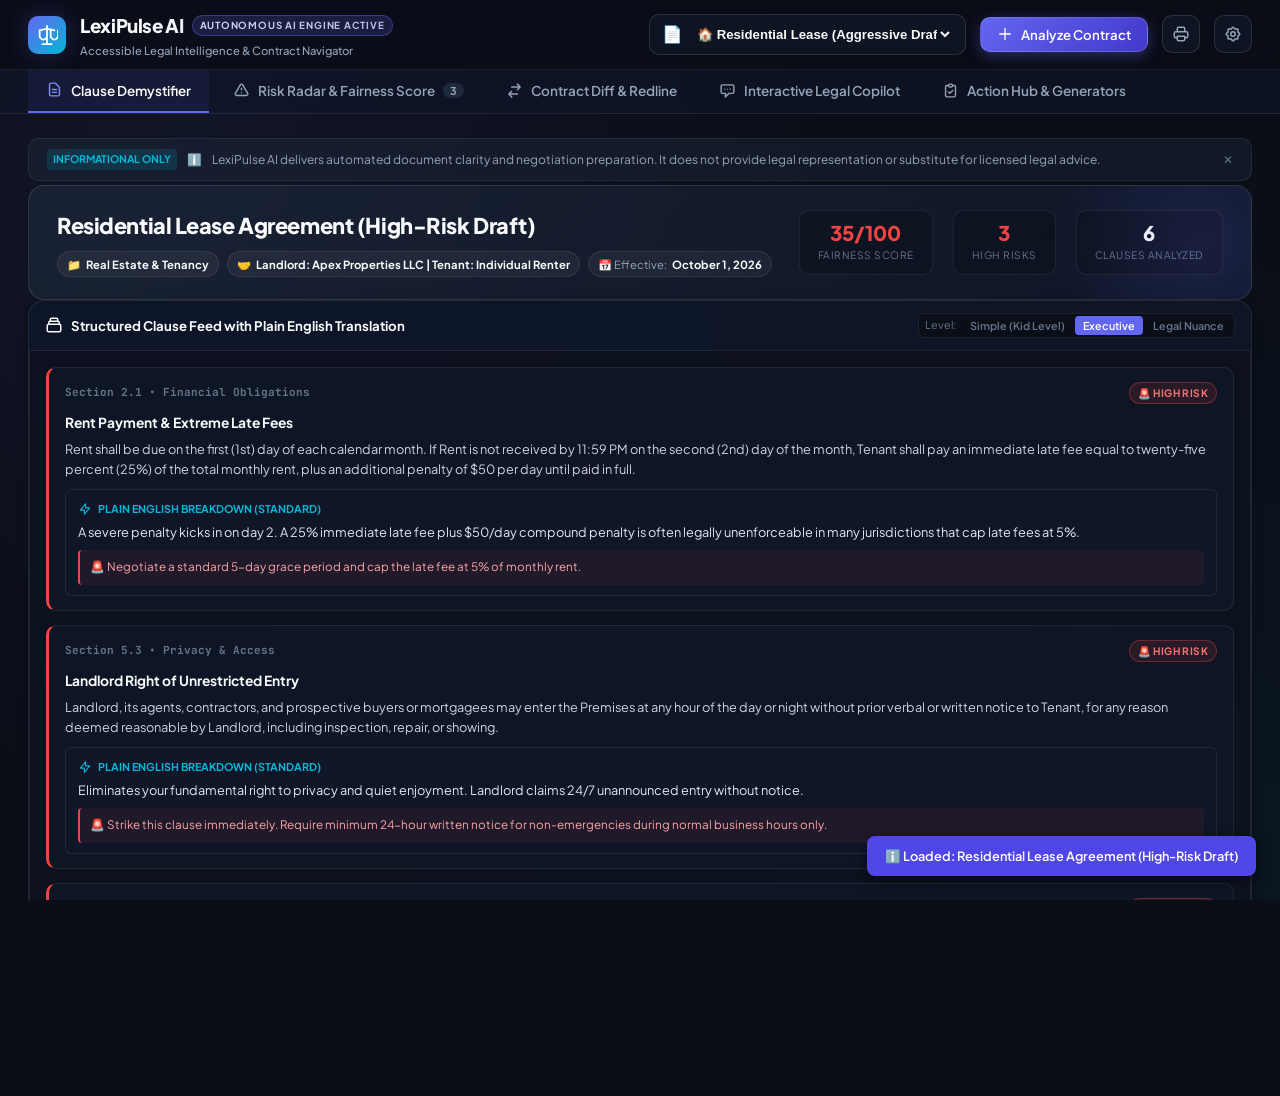
==== index.html @ 8559112f "Initial commit: LexiPulse AI - AI-powered legal document intelligence platform" ====
<!DOCTYPE html>
<html lang="en">
<head>
  <meta charset="UTF-8">
  <meta name="viewport" content="width=device-width, initial-scale=1.0">
  <title>LexiPulse AI — Legal Intelligence & Document Copilot</title>
  <meta name="description" content="A GenAI-powered platform that demystifies complex legal documents, highlights hidden risks, compares contract versions, and generates attorney consultation briefs.">
  <link rel="icon" type="image/svg+xml" href="assets/favicon.svg">
  <!-- Modern Google Fonts -->
  <link rel="preconnect" href="https://fonts.googleapis.com">
  <link rel="preconnect" href="https://fonts.gstatic.com" crossorigin>
  <link href="https://fonts.googleapis.com/css2?family=JetBrains+Mono:wght@400;500;700&family=Plus+Jakarta+Sans:wght@400;500;600;700;800&display=swap" rel="stylesheet">
  <!-- Stylesheets -->
  <link rel="stylesheet" href="styles/main.css">
  <link rel="stylesheet" href="styles/components.css">
  <link rel="stylesheet" href="styles/animations.css">
</head>
<body>
  <div id="app-root">
    <!-- Top Application Header -->
    <header class="app-header">
      <div class="brand-wrapper">
        <div class="brand-icon">
          <svg viewBox="0 0 24 24">
            <path d="M12 3L2 12h3v8h6v-6h2v6h6v-8h3L12 3z" style="display:none;"/>
            <!-- Custom Scale SVG inside icon -->
            <path d="M12 2v20M7 22h10M4 7l8-2 8 2M4 7v6c0 2 2 4 4 4s4-2 4-4V7M16 7v6c0 2 2 4 4 4s4-2 4-4V7" fill="none" stroke="#FFF" stroke-width="2" stroke-linecap="round"/>
          </svg>
        </div>
        <div class="brand-text">
          <div class="brand-title">
            LexiPulse AI
            <span class="brand-badge" id="api-status-badge">Autonomous AI Engine</span>
          </div>
          <div class="brand-subtitle">Accessible Legal Intelligence & Contract Navigator</div>
        </div>
      </div>

      <div class="header-actions">
        <!-- Document Dropdown Selector -->
        <div class="doc-selector-dropdown" title="Select Contract to Analyze">
          <span style="font-size: 1.1rem;">📄</span>
          <select id="document-select">
            <option value="lease-agreement">🏠 Residential Lease (Aggressive Draft)</option>
            <option value="freelance-contract">💻 Freelance Dev Contract (v1 vs v2)</option>
            <option value="employment-agreement">🏢 Startup Tech Employment Agreement</option>
            <option value="saas-tos">☁️ Cloud SaaS Terms & AI Data Policy</option>
            <option value="mutual-nda">🤝 Mutual Non-Disclosure Agreement</option>
          </select>
        </div>

        <button class="btn btn-primary" id="btn-new-doc" title="Paste or Upload Custom Contract">
          <svg width="16" height="16" fill="none" stroke="currentColor" viewBox="0 0 24 24"><path stroke-linecap="round" stroke-linejoin="round" stroke-width="2" d="M12 4v16m8-8H4"/></svg>
          Analyze Contract
        </button>

        <button class="btn-icon" id="btn-print-doc" title="Print / Export PDF">
          <svg width="18" height="18" fill="none" stroke="currentColor" viewBox="0 0 24 24"><path stroke-linecap="round" stroke-linejoin="round" stroke-width="2" d="M17 17h2a2 2 0 002-2v-4a2 2 0 00-2-2H5a2 2 0 00-2 2v4a2 2 0 002 2h2m2 4h6a2 2 0 002-2v-4H7v4a2 2 0 002 2zm8-12V5a2 2 0 00-2-2H9a2 2 0 00-2 2v4h10z"/></svg>
        </button>

        <button class="btn-icon" id="btn-settings" title="AI Configuration & Gemini API">
          <svg width="18" height="18" fill="none" stroke="currentColor" viewBox="0 0 24 24"><path stroke-linecap="round" stroke-linejoin="round" stroke-width="2" d="M10.325 4.317c.426-1.756 2.924-1.756 3.35 0a1.724 1.724 0 002.573 1.066c1.543-.94 3.31.826 2.37 2.37a1.724 1.724 0 001.065 2.572c1.756.426 1.756 2.924 0 3.35a1.724 1.724 0 00-1.066 2.573c.94 1.543-.826 3.31-2.37 2.37a1.724 1.724 0 00-2.572 1.065c-.426 1.756-2.924 1.756-3.35 0a1.724 1.724 0 00-2.573-1.066c-1.543.94-3.31-.826-2.37-2.37a1.724 1.724 0 00-1.065-2.572c-1.756-.426-1.756-2.924 0-3.35a1.724 1.724 0 001.066-2.573c-.94-1.543.826-3.31 2.37-2.37.996.608 2.296.07 2.572-1.065z"/><path stroke-linecap="round" stroke-linejoin="round" stroke-width="2" d="M15 12a3 3 0 11-6 0 3 3 0 016 0z"/></svg>
        </button>
      </div>
    </header>

    <!-- Navigation Tabs Bar -->
    <nav class="nav-tab-bar">
      <button class="nav-tab active" data-tab="tab-analyzer" id="tab-btn-analyzer">
        <svg fill="none" stroke="currentColor" viewBox="0 0 24 24"><path stroke-linecap="round" stroke-linejoin="round" stroke-width="2" d="M9 12h6m-6 4h6m2 5H7a2 2 0 01-2-2V5a2 2 0 012-2h5.586a1 1 0 01.707.293l5.414 5.414a1 1 0 01.293.707V19a2 2 0 01-2 2z"/></svg>
        Clause Demystifier
      </button>

      <button class="nav-tab" data-tab="tab-risk" id="tab-btn-risk">
        <svg fill="none" stroke="currentColor" viewBox="0 0 24 24"><path stroke-linecap="round" stroke-linejoin="round" stroke-width="2" d="M12 9v2m0 4h.01m-6.938 4h13.856c1.54 0 2.502-1.667 1.732-3L13.732 4c-.77-1.333-2.694-1.333-3.464 0L3.34 16c-.77 1.333.192 3 1.732 3z"/></svg>
        Risk Radar & Fairness Score
        <span class="nav-tab-counter" id="tab-badge-risk">3</span>
      </button>

      <button class="nav-tab" data-tab="tab-diff" id="tab-btn-diff">
        <svg fill="none" stroke="currentColor" viewBox="0 0 24 24"><path stroke-linecap="round" stroke-linejoin="round" stroke-width="2" d="M8 7h12m0 0l-4-4m4 4l-4 4m0 6H4m0 0l4 4m-4-4l4-4"/></svg>
        Contract Diff & Redline
      </button>

      <button class="nav-tab" data-tab="tab-copilot" id="tab-btn-copilot">
        <svg fill="none" stroke="currentColor" viewBox="0 0 24 24"><path stroke-linecap="round" stroke-linejoin="round" stroke-width="2" d="M8 10h.01M12 10h.01M16 10h.01M9 16H5a2 2 0 01-2-2V6a2 2 0 012-2h14a2 2 0 012 2v8a2 2 0 01-2 2h-5l-5 5v-5z"/></svg>
        Interactive Legal Copilot
      </button>

      <button class="nav-tab" data-tab="tab-action" id="tab-btn-action">
        <svg fill="none" stroke="currentColor" viewBox="0 0 24 24"><path stroke-linecap="round" stroke-linejoin="round" stroke-width="2" d="M9 5H7a2 2 0 00-2 2v12a2 2 0 002 2h10a2 2 0 002-2V7a2 2 0 00-2-2h-2M9 5a2 2 0 002 2h2a2 2 0 002-2M9 5a2 2 0 012-2h2a2 2 0 012 2m-6 9l2 2 4-4"/></svg>
        Action Hub & Generators
      </button>
    </nav>

    <!-- Main Workspace -->
    <main class="app-main">
      <!-- Legal Disclaimer Banner -->
      <div class="disclaimer-banner">
        <div class="disclaimer-left">
          <span class="disclaimer-badge">Informational Only</span>
          <span class="disclaimer-icon">ℹ️</span>
          <span>LexiPulse AI delivers automated document clarity and negotiation preparation. It does not provide legal representation or substitute for licensed legal advice.</span>
        </div>
        <div class="disclaimer-dismiss" onclick="this.parentElement.style.display='none'">✕</div>
      </div>

      <!-- Document Overview Hero Banner -->
      <section class="doc-hero-banner">
        <div class="doc-hero-info">
          <h2 id="doc-hero-title">Residential Lease Agreement (Aggressive Draft)</h2>
          <div class="doc-meta-tags" id="doc-hero-meta">
            <!-- Populated dynamically -->
          </div>
        </div>
        <div class="doc-quick-stats">
          <div class="stat-box">
            <span class="stat-value" id="hero-stat-fairness">38/100</span>
            <span class="stat-label">Fairness Score</span>
          </div>
          <div class="stat-box">
            <span class="stat-value score-low" id="hero-stat-risks">3</span>
            <span class="stat-label">High Risks</span>
          </div>
          <div class="stat-box">
            <span class="stat-value" id="hero-stat-clauses">6</span>
            <span class="stat-label">Clauses Analyzed</span>
          </div>
        </div>
      </section>

      <!-- ====================================================================
           VIEW 1: CLAUSE DEMYSTIFIER
           ==================================================================== -->
      <div class="tab-view active" id="tab-analyzer">
        <div class="glass-panel" style="padding: 0; overflow: hidden;">
          <div class="doc-column-header">
            <div class="column-title-badge">
              <svg width="18" height="18" fill="none" stroke="currentColor" viewBox="0 0 24 24"><path stroke-linecap="round" stroke-linejoin="round" stroke-width="2" d="M19 11H5m14 0a2 2 0 012 2v6a2 2 0 01-2 2H5a2 2 0 01-2-2v-6a2 2 0 012-2m14 0V9a2 2 0 00-2-2M5 11V9a2 2 0 012-2m0 0V5a2 2 0 012-2h6a2 2 0 012 2v2M7 7h10"/></svg>
              Structured Clause Feed with Plain English Translation
            </div>
            <div class="reading-level-selector" title="Choose Plain English Explanation Complexity">
              <span style="font-size: 0.72rem; color: var(--text-muted); padding: 0 4px;">Level:</span>
              <button class="level-btn" data-level="easy">Simple (Kid Level)</button>
              <button class="level-btn active" data-level="standard">Executive</button>
              <button class="level-btn" data-level="legal">Legal Nuance</button>
            </div>
          </div>
          <div class="clause-feed" id="clauses-feed">
            <!-- Dynamic clause cards populated by app.js -->
          </div>
        </div>
      </div>

      <!-- ====================================================================
           VIEW 2: RISK RADAR & FAIRNESS SCORE
           ==================================================================== -->
      <div class="tab-view" id="tab-risk">
        <div class="risk-score-container">
          <!-- Dial Gauge Card -->
          <div class="glass-panel gauge-card">
            <h3 style="font-size: 1.1rem; font-weight: 700; margin-bottom: 14px;">Overall Fairness Rating</h3>
            
            <div class="gauge-svg-wrapper">
              <svg viewBox="0 0 200 120">
                <!-- Background Arc -->
                <path d="M 20 100 A 80 80 0 0 1 180 100" fill="none" stroke="#1E293B" stroke-width="18" stroke-linecap="round" />
                <!-- Dynamic Colored Arc -->
                <path id="gauge-meter-path" class="gauge-meter-fill" d="M 20 100 A 80 80 0 0 1 180 100" fill="none" stroke="var(--risk-med)" stroke-width="18" stroke-linecap="round" stroke-dasharray="251.3" stroke-dashoffset="125" />
              </svg>
              <div class="gauge-center-text">
                <div class="gauge-score-number" id="gauge-score-value">48</div>
                <div class="gauge-score-label" id="gauge-score-label">Proceed with Caution</div>
              </div>
            </div>

            <div style="font-size: 0.78rem; color: var(--text-secondary); margin-top: 10px; line-height: 1.4;">
              Fairness score is computed based on liability caps, unilateral discretion, notice periods, and statutory consumer rights.
            </div>

            <div class="vector-bars" id="vector-bars-container">
              <!-- Populated by app.js -->
            </div>
          </div>

          <!-- Flagged Red Flags Panel -->
          <div class="glass-panel">
            <div class="panel-header">
              <div class="panel-title">
                <span>🚨</span> High-Risk Clauses & Legal Pitfalls
              </div>
              <span style="font-size: 0.8rem; color: var(--text-muted);">Ranked by potential severity</span>
            </div>
            <div class="flagged-clauses-list" id="flagged-clauses-container">
              <!-- Flagged items populated by app.js -->
            </div>
          </div>
        </div>
      </div>

      <!-- ====================================================================
           VIEW 3: CONTRACT COMPARISON & REDLINE
           ==================================================================== -->
      <div class="tab-view" id="tab-diff">
        <div class="glass-panel">
          <div class="panel-header">
            <div class="panel-title">
              <span>🔄</span> Side-by-Side Redline Shift Analyzer
            </div>
            <div style="font-size: 0.82rem; color: var(--text-secondary);">
              Uncovers stealth legal traps introduced in revisions
            </div>
          </div>

          <div style="display: grid; grid-template-columns: 1fr 1fr; gap: 20px; margin-bottom: 12px;">
            <div style="font-weight: 700; color: #94A3B8; font-size: 0.88rem;" id="diff-title-v1">Original Draft (v1)</div>
            <div style="font-weight: 700; color: #38BDF8; font-size: 0.88rem;" id="diff-title-v2">Counter-Redline Draft (v2)</div>
          </div>

          <div class="diff-viewer-grid" id="diff-results-container">
            <!-- Populated dynamically -->
          </div>
        </div>
      </div>

      <!-- ====================================================================
           VIEW 4: INTERACTIVE LEGAL COPILOT
           ==================================================================== -->
      <div class="tab-view" id="tab-copilot">
        <div class="copilot-container">
          <!-- Chat Dialogue Panel -->
          <div class="chat-panel">
            <div class="chat-messages" id="chat-feed">
              <!-- Bubbles populated dynamically -->
            </div>

            <form class="chat-input-area" id="chat-form">
              <input type="text" class="chat-input-box" id="chat-input" placeholder="Ask anything about this contract (e.g., 'Can my landlord enter unannounced?')..." autocomplete="off">
              <button type="submit" class="btn btn-primary" id="btn-send-chat">
                <svg width="16" height="16" fill="none" stroke="currentColor" viewBox="0 0 24 24"><path stroke-linecap="round" stroke-linejoin="round" stroke-width="2" d="M14 5l7 7m0 0l-7 7m7-7H3"/></svg>
                Ask Copilot
              </button>
            </form>
          </div>

          <!-- Suggested Questions Sidebar -->
          <div class="suggested-questions-panel">
            <div style="font-size: 0.88rem; font-weight: 700; margin-bottom: 4px; color: var(--text-primary);">
              💡 Instant Document Inquiries
            </div>
            <div style="font-size: 0.76rem; color: var(--text-muted); margin-bottom: 10px;">
              Click any suggested prompt tailored to this document:
            </div>
            <div id="suggested-questions-feed" style="display: flex; flex-direction: column; gap: 8px;">
              <!-- Suggested buttons populated dynamically -->
            </div>
          </div>
        </div>
      </div>

      <!-- ====================================================================
           VIEW 5: ACTION HUB & GENERATORS
           ==================================================================== -->
      <div class="tab-view" id="tab-action">
        <div class="action-hub-grid">
          <!-- Attorney Consultation Brief Card -->
          <div class="generator-card">
            <div>
              <div class="gen-card-icon" style="background: rgba(99, 102, 241, 0.15); color: #818CF8;">
                <svg width="24" height="24" fill="none" stroke="currentColor" viewBox="0 0 24 24"><path stroke-linecap="round" stroke-linejoin="round" stroke-width="2" d="M9 12h6m-6 4h6m2 5H7a2 2 0 01-2-2V5a2 2 0 012-2h5.586a1 1 0 01.707.293l5.414 5.414a1 1 0 01.293.707V19a2 2 0 01-2 2z"/></svg>
              </div>
              <div class="gen-card-title">Attorney Briefcase</div>
              <div class="gen-card-desc">
                Generates a structured, 1-page summary tailored for an attorney meeting. Highlights verbatim risky clauses and specific legal questions, saving costly billable consultation hours.
              </div>
            </div>
            <button class="btn btn-primary" id="btn-gen-brief">
              <svg width="16" height="16" fill="none" stroke="currentColor" viewBox="0 0 24 24"><path stroke-linecap="round" stroke-linejoin="round" stroke-width="2" d="M12 10v6m0 0l-3-3m3 3l3-3m2 8H7a2 2 0 01-2-2V5a2 2 0 012-2h5.586a1 1 0 01.707.293l5.414 5.414a1 1 0 01.293.707V19a2 2 0 01-2 2z"/></svg>
              Generate Attorney Brief
            </button>
          </div>

          <!-- Counter-Proposal Negotiation Email Card -->
          <div class="generator-card">
            <div>
              <div class="gen-card-icon" style="background: rgba(6, 182, 212, 0.15); color: #38BDF8;">
                <svg width="24" height="24" fill="none" stroke="currentColor" viewBox="0 0 24 24"><path stroke-linecap="round" stroke-linejoin="round" stroke-width="2" d="M3 8l7.89 5.26a2 2 0 002.22 0L21 8M5 19h14a2 2 0 002-2V7a2 2 0 00-2-2H5a2 2 0 00-2 2v10a2 2 0 002 2z"/></svg>
              </div>
              <div class="gen-card-title">Negotiation Counter-Draft</div>
              <div class="gen-card-desc">
                Crafts a respectful, persuasive counter-proposal email addressing high-risk terms with fair compromise wording ready to send to your landlord, client, or employer.
              </div>
            </div>
            <button class="btn btn-secondary" id="btn-gen-counter">
              <svg width="16" height="16" fill="none" stroke="currentColor" viewBox="0 0 24 24"><path stroke-linecap="round" stroke-linejoin="round" stroke-width="2" d="M11 5H6a2 2 0 00-2 2v11a2 2 0 002 2h11a2 2 0 002-2v-5m-1.414-9.414a2 2 0 112.828 2.828L11.828 15H9v-2.828l8.586-8.586z"/></svg>
              Draft Pushback Email
            </button>
          </div>
        </div>

        <!-- Obligations & Deadlines Checklist -->
        <div class="glass-panel" style="margin-top: 24px;">
          <div class="panel-header">
            <div class="panel-title">
              <span>📅</span> Obligations, Deadlines & Compliance Checklist
            </div>
            <span style="font-size: 0.8rem; color: var(--text-muted);">Interactive tracker for key operational duties</span>
          </div>
          <div class="checklist-container" id="obligations-checklist-container">
            <!-- Populated dynamically -->
          </div>
        </div>
      </div>
    </main>
  </div>

  <!-- ====================================================================
       MODALS
       ==================================================================== -->

  <!-- Custom Document Ingestion Modal -->
  <div class="modal-overlay" id="upload-modal">
    <div class="modal-window">
      <div class="modal-header">
        <div class="modal-title">Analyze Custom Legal Agreement</div>
        <button class="btn-icon" id="close-upload-modal">✕</button>
      </div>
      <div class="modal-body">
        <div class="form-group">
          <label class="form-label" for="upload-doc-title">Document Title / Contract Name</label>
          <input type="text" id="upload-doc-title" class="form-input" placeholder="e.g. Non-Disclosure Agreement or Office Lease Agreement">
        </div>
        <div class="form-group">
          <label class="form-label" for="upload-doc-text">Paste Contract Text or Terms</label>
          <textarea id="upload-doc-text" class="form-textarea" placeholder="Paste the text of your contract, terms of service, or clauses here..."></textarea>
        </div>
        <div style="font-size: 0.78rem; color: var(--text-muted);">
          🔒 <strong>Privacy Assurance:</strong> Documents are processed client-side in your secure local session.
        </div>
      </div>
      <div class="modal-footer">
        <button class="btn btn-secondary" id="cancel-upload-btn">Cancel</button>
        <button class="btn btn-primary" id="submit-upload-btn">Parse & Demystify</button>
      </div>
    </div>
  </div>

  <!-- Action Hub Output Modal (Brief / Counter-Proposal Preview) -->
  <div class="modal-overlay" id="output-modal">
    <div class="modal-window" style="max-width: 780px;">
      <div class="modal-header">
        <div class="modal-title" id="output-modal-title">Generated Legal Brief</div>
        <button class="btn-icon" id="close-output-modal">✕</button>
      </div>
      <div class="modal-body" id="output-modal-body">
        <!-- Content injected dynamically -->
      </div>
      <div class="modal-footer">
        <button class="btn btn-secondary" id="output-download-btn">
          <svg width="16" height="16" fill="none" stroke="currentColor" viewBox="0 0 24 24"><path stroke-linecap="round" stroke-linejoin="round" stroke-width="2" d="M4 16v1a3 3 0 003 3h10a3 3 0 003-3v-1m-4-4l-4 4m0 0l-4-4m4 4V4"/></svg>
          Download Markdown
        </button>
        <button class="btn btn-primary" id="output-copy-btn">
          <svg width="16" height="16" fill="none" stroke="currentColor" viewBox="0 0 24 24"><path stroke-linecap="round" stroke-linejoin="round" stroke-width="2" d="M8 5H6a2 2 0 00-2 2v12a2 2 0 002 2h10a2 2 0 002-2v-1M8 5a2 2 0 002 2h2a2 2 0 002-2M8 5a2 2 0 012-2h2a2 2 0 012 2m0 0h2a2 2 0 012 2v3m2 4H10m0 0l3-3m-3 3l3 3"/></svg>
          Copy to Clipboard
        </button>
      </div>
    </div>
  </div>

  <!-- Settings & Gemini API Modal -->
  <div class="modal-overlay" id="settings-modal">
    <div class="modal-window">
      <div class="modal-header">
        <div class="modal-title">AI Engine Settings</div>
        <button class="btn-icon" id="close-settings-modal">✕</button>
      </div>
      <div class="modal-body">
        <div class="form-group">
          <label class="form-label" for="settings-api-key">Optional Google Gemini API Key</label>
          <input type="password" id="settings-api-key" class="form-input" placeholder="AIzaSy...">
          <span style="font-size: 0.74rem; color: var(--text-muted); margin-top: 4px;">
            Leave blank to use the built-in autonomous semantic legal engine (100% free, offline, instant response). Enter a Gemini API key to enable live cloud model streaming.
          </span>
        </div>
        <div class="form-group">
          <label class="form-label" for="settings-model-select">Gemini Model</label>
          <select id="settings-model-select" class="form-input">
            <option value="gemini-2.5-flash">Gemini 2.5 Flash (Ultra-fast & accurate)</option>
            <option value="gemini-2.5-pro">Gemini 2.5 Pro (Deep complex analysis)</option>
          </select>
        </div>
      </div>
      <div class="modal-footer">
        <button class="btn btn-primary" id="save-settings-btn">Save Configuration</button>
      </div>
    </div>
  </div>

  <!-- Scripts -->
  <script src="scripts/sample-documents.js"></script>
  <script src="scripts/document-parser.js"></script>
  <script src="scripts/legal-engine.js"></script>
  <script src="scripts/comparison-engine.js"></script>
  <script src="scripts/gemini-api.js"></script>
  <script src="scripts/export-utils.js"></script>
  <script src="scripts/app.js"></script>
</body>
</html>
---- styles/main.css ----
/* ==========================================================================
   LexiPulse AI - Core Design System & Global Styles
   Modern obsidian & glassmorphism theme with high-contrast accessibility
   ========================================================================== */

:root {
  /* Color Palette - Dark Obsidian Foundation */
  --bg-primary: #0A0E17;
  --bg-secondary: #0F172A;
  --bg-tertiary: #1E293B;
  --bg-card: rgba(17, 24, 39, 0.75);
  --bg-card-hover: rgba(30, 41, 59, 0.85);
  --bg-glass: rgba(15, 23, 42, 0.65);
  --bg-input: #131D31;
  --border-subtle: rgba(255, 255, 255, 0.08);
  --border-focus: rgba(99, 102, 241, 0.5);
  --border-glass: rgba(255, 255, 255, 0.12);

  /* Primary Accent & AI Gradients */
  --primary: #6366F1;
  --primary-hover: #4F46E5;
  --primary-light: #818CF8;
  --primary-subtle: rgba(99, 102, 241, 0.15);
  --accent-cyan: #06B6D4;
  --accent-cyan-subtle: rgba(6, 182, 212, 0.15);
  --accent-violet: #8B5CF6;

  /* Risk & Status Indicators */
  --risk-high: #EF4444;
  --risk-high-bg: rgba(239, 68, 68, 0.12);
  --risk-high-border: rgba(239, 68, 68, 0.35);
  --risk-med: #F59E0B;
  --risk-med-bg: rgba(245, 158, 11, 0.12);
  --risk-med-border: rgba(245, 158, 11, 0.35);
  --risk-low: #10B981;
  --risk-low-bg: rgba(16, 185, 129, 0.12);
  --risk-low-border: rgba(16, 185, 129, 0.35);
  --risk-info: #3B82F6;
  --risk-info-bg: rgba(59, 130, 246, 0.12);

  /* Typography Colors */
  --text-primary: #F8FAFC;
  --text-secondary: #94A3B8;
  --text-muted: #64748B;
  --text-inverse: #0A0E17;

  /* Typography Tokens */
  --font-sans: 'Plus Jakarta Sans', -apple-system, BlinkMacSystemFont, 'Segoe UI', Roboto, Helvetica, Arial, sans-serif;
  --font-mono: 'JetBrains Mono', 'Fira Code', 'Consolas', monospace;

  /* Elevation Shadows & Glass */
  --shadow-sm: 0 2px 8px rgba(0, 0, 0, 0.3);
  --shadow-md: 0 8px 24px -4px rgba(0, 0, 0, 0.45);
  --shadow-lg: 0 16px 36px -6px rgba(0, 0, 0, 0.6);
  --shadow-glow: 0 0 25px rgba(99, 102, 241, 0.25);
  --shadow-glow-cyan: 0 0 25px rgba(6, 182, 212, 0.25);

  /* Layout Dimensions */
  --header-height: 70px;
  --sidebar-width: 280px;
  --radius-sm: 6px;
  --radius-md: 10px;
  --radius-lg: 16px;
  --radius-xl: 22px;
  --radius-full: 9999px;

  /* Transition Durations */
  --transition-fast: 0.15s ease;
  --transition-normal: 0.25s cubic-bezier(0.4, 0, 0.2, 1);
  --transition-slow: 0.4s cubic-bezier(0.4, 0, 0.2, 1);
}

/* ==========================================================================
   Base & Reset
   ========================================================================== */
*, *::before, *::after {
  box-sizing: border-box;
  margin: 0;
  padding: 0;
}

html, body {
  width: 100%;
  height: 100%;
  background-color: var(--bg-primary);
  color: var(--text-primary);
  font-family: var(--font-sans);
  font-size: 15px;
  line-height: 1.6;
  -webkit-font-smoothing: antialiased;
  -moz-osx-font-smoothing: grayscale;
  overflow-x: hidden;
}

/* Custom Scrollbars */
::-webkit-scrollbar {
  width: 7px;
  height: 7px;
}
::-webkit-scrollbar-track {
  background: var(--bg-primary);
}
::-webkit-scrollbar-thumb {
  background: #334155;
  border-radius: 4px;
}
::-webkit-scrollbar-thumb:hover {
  background: #475569;
}

/* Links & Buttons reset */
a {
  color: var(--primary-light);
  text-decoration: none;
  transition: color var(--transition-fast);
}
a:hover {
  color: #C7D2FE;
}

button {
  font-family: inherit;
  font-size: inherit;
  border: none;
  background: none;
  cursor: pointer;
  outline: none;
}

/* ==========================================================================
   App Frame & Layout
   ========================================================================== */
#app-root {
  display: flex;
  flex-direction: column;
  min-height: 100vh;
  background: radial-gradient(circle at 15% 15%, rgba(99, 102, 241, 0.08) 0%, transparent 45%),
              radial-gradient(circle at 85% 85%, rgba(6, 182, 212, 0.06) 0%, transparent 50%),
              var(--bg-primary);
}

/* Top App Header */
.app-header {
  position: sticky;
  top: 0;
  z-index: 100;
  height: var(--header-height);
  display: flex;
  align-items: center;
  justify-content: space-between;
  padding: 0 28px;
  background: rgba(10, 14, 23, 0.85);
  backdrop-filter: blur(14px);
  -webkit-backdrop-filter: blur(14px);
  border-bottom: 1px solid var(--border-subtle);
}

.brand-wrapper {
  display: flex;
  align-items: center;
  gap: 14px;
}

.brand-icon {
  width: 38px;
  height: 38px;
  border-radius: var(--radius-md);
  background: linear-gradient(135deg, var(--primary), var(--accent-cyan));
  display: flex;
  align-items: center;
  justify-content: center;
  box-shadow: var(--shadow-glow);
}

.brand-icon svg {
  width: 22px;
  height: 22px;
  fill: #FFF;
}

.brand-text {
  display: flex;
  flex-direction: column;
}

.brand-title {
  font-size: 1.25rem;
  font-weight: 800;
  letter-spacing: -0.02em;
  background: linear-gradient(to right, #FFFFFF, #CBD5E1);
  -webkit-background-clip: text;
  -webkit-text-fill-color: transparent;
  display: flex;
  align-items: center;
  gap: 8px;
}

.brand-badge {
  font-size: 0.65rem;
  font-weight: 700;
  text-transform: uppercase;
  letter-spacing: 0.08em;
  padding: 2px 7px;
  border-radius: var(--radius-full);
  background: linear-gradient(90deg, rgba(99, 102, 241, 0.25), rgba(6, 182, 212, 0.25));
  border: 1px solid rgba(99, 102, 241, 0.4);
  color: #A5B4FC;
}

.brand-subtitle {
  font-size: 0.75rem;
  color: var(--text-secondary);
  font-weight: 500;
}

/* Header Action Controls */
.header-actions {
  display: flex;
  align-items: center;
  gap: 14px;
}

.doc-selector-dropdown {
  position: relative;
  display: flex;
  align-items: center;
  background: var(--bg-card);
  border: 1px solid var(--border-glass);
  border-radius: var(--radius-md);
  padding: 6px 12px;
  gap: 10px;
  transition: all var(--transition-fast);
}

.doc-selector-dropdown:hover {
  border-color: var(--border-focus);
}

.doc-selector-dropdown select {
  background: transparent;
  color: var(--text-primary);
  border: none;
  font-size: 0.88rem;
  font-weight: 600;
  cursor: pointer;
  outline: none;
  max-width: 260px;
}

.doc-selector-dropdown select option {
  background-color: var(--bg-secondary);
  color: var(--text-primary);
  padding: 8px;
}

.btn-icon {
  width: 38px;
  height: 38px;
  border-radius: var(--radius-md);
  background: var(--bg-card);
  border: 1px solid var(--border-glass);
  color: var(--text-secondary);
  display: flex;
  align-items: center;
  justify-content: center;
  transition: all var(--transition-fast);
}

.btn-icon:hover {
  color: var(--text-primary);
  background: var(--bg-tertiary);
  border-color: var(--border-focus);
}

/* Navigation Tabs Bar */
.nav-tab-bar {
  display: flex;
  align-items: center;
  padding: 0 28px;
  background: rgba(15, 23, 42, 0.5);
  border-bottom: 1px solid var(--border-subtle);
  overflow-x: auto;
  gap: 6px;
}

.nav-tab {
  display: flex;
  align-items: center;
  gap: 8px;
  padding: 12px 18px;
  font-size: 0.9rem;
  font-weight: 600;
  color: var(--text-secondary);
  border-bottom: 2px solid transparent;
  transition: all var(--transition-fast);
  white-space: nowrap;
}

.nav-tab svg {
  width: 17px;
  height: 17px;
  transition: transform var(--transition-fast);
}

.nav-tab:hover {
  color: var(--text-primary);
  background: rgba(255, 255, 255, 0.02);
}

.nav-tab.active {
  color: #FFF;
  border-bottom-color: var(--primary);
  background: rgba(99, 102, 241, 0.08);
}

.nav-tab.active svg {
  color: var(--primary-light);
  transform: translateY(-1px);
}

.nav-tab-counter {
  font-size: 0.72rem;
  font-weight: 700;
  padding: 1px 7px;
  border-radius: var(--radius-full);
  background: var(--bg-tertiary);
  color: var(--text-secondary);
}

.nav-tab.active .nav-tab-counter {
  background: var(--primary);
  color: #FFF;
}

/* Main Content Workspace */
.app-main {
  flex: 1;
  display: flex;
  flex-direction: column;
  padding: 24px 28px;
  max-width: 1600px;
  width: 100%;
  margin: 0 auto;
}

/* Views Management */
.tab-view {
  display: none;
  flex-direction: column;
  gap: 22px;
  animation: fadeIn 0.3s ease-out forwards;
}

.tab-view.active {
  display: flex;
}

/* Legal Disclaimer Banner */
.disclaimer-banner {
  display: flex;
  align-items: center;
  justify-content: space-between;
  padding: 10px 18px;
  border-radius: var(--radius-md);
  background: rgba(30, 41, 59, 0.45);
  border: 1px solid rgba(255, 255, 255, 0.07);
  font-size: 0.8rem;
  color: var(--text-secondary);
  margin-bottom: 4px;
}

.disclaimer-left {
  display: flex;
  align-items: center;
  gap: 10px;
}

.disclaimer-icon {
  color: var(--accent-cyan);
}

.disclaimer-badge {
  font-size: 0.7rem;
  font-weight: 700;
  text-transform: uppercase;
  color: var(--accent-cyan);
  background: var(--accent-cyan-subtle);
  padding: 2px 6px;
  border-radius: 4px;
}

.disclaimer-dismiss {
  color: var(--text-muted);
  cursor: pointer;
}
.disclaimer-dismiss:hover {
  color: var(--text-primary);
}

/* Utilities */
.hidden {
  display: none !important;
}

.text-gradient {
  background: linear-gradient(135deg, #A5B4FC, #38BDF8);
  -webkit-background-clip: text;
  -webkit-text-fill-color: transparent;
}
---- styles/components.css ----
/* ==========================================================================
   LexiPulse AI - UI Components Stylesheet
   Rich interactive cards, risk gauge, diff views, chat copilot, checklists
   ========================================================================== */

/* --------------------------------------------------------------------------
   Buttons & Inputs
   -------------------------------------------------------------------------- */
.btn {
  display: inline-flex;
  align-items: center;
  justify-content: center;
  gap: 8px;
  padding: 8px 16px;
  font-size: 0.88rem;
  font-weight: 600;
  border-radius: var(--radius-md);
  transition: all var(--transition-normal);
  cursor: pointer;
}

.btn-primary {
  background: linear-gradient(135deg, var(--primary), #4338CA);
  color: #FFF;
  border: 1px solid rgba(255, 255, 255, 0.15);
  box-shadow: 0 4px 14px rgba(99, 102, 241, 0.35);
}
.btn-primary:hover {
  background: linear-gradient(135deg, #4F46E5, #3730A3);
  transform: translateY(-1px);
  box-shadow: 0 6px 20px rgba(99, 102, 241, 0.5);
}

.btn-secondary {
  background: var(--bg-card);
  color: var(--text-primary);
  border: 1px solid var(--border-glass);
}
.btn-secondary:hover {
  background: var(--bg-tertiary);
  border-color: var(--border-focus);
}

.btn-sm {
  padding: 5px 10px;
  font-size: 0.78rem;
}

.btn-danger {
  background: var(--risk-high-bg);
  color: #F87171;
  border: 1px solid var(--risk-high-border);
}
.btn-danger:hover {
  background: rgba(239, 68, 68, 0.25);
}

/* --------------------------------------------------------------------------
   Cards & Layout Panels
   -------------------------------------------------------------------------- */
.glass-panel {
  background: var(--bg-card);
  backdrop-filter: blur(12px);
  -webkit-backdrop-filter: blur(12px);
  border: 1px solid var(--border-subtle);
  border-radius: var(--radius-lg);
  padding: 20px;
  box-shadow: var(--shadow-sm);
  transition: border-color var(--transition-normal);
}
.glass-panel:hover {
  border-color: var(--border-glass);
}

.panel-header {
  display: flex;
  align-items: center;
  justify-content: space-between;
  margin-bottom: 16px;
  padding-bottom: 12px;
  border-bottom: 1px solid var(--border-subtle);
}

.panel-title {
  font-size: 1.05rem;
  font-weight: 700;
  display: flex;
  align-items: center;
  gap: 10px;
  color: var(--text-primary);
}

/* --------------------------------------------------------------------------
   Document Overview Hero Banner
   -------------------------------------------------------------------------- */
.doc-hero-banner {
  display: flex;
  align-items: center;
  justify-content: space-between;
  background: linear-gradient(135deg, rgba(30, 41, 59, 0.7) 0%, rgba(15, 23, 42, 0.9) 100%);
  border: 1px solid var(--border-glass);
  border-radius: var(--radius-lg);
  padding: 22px 28px;
  position: relative;
  overflow: hidden;
}

.doc-hero-banner::before {
  content: '';
  position: absolute;
  top: 0;
  right: 0;
  width: 250px;
  height: 100%;
  background: radial-gradient(circle at 80% 50%, rgba(99, 102, 241, 0.15), transparent 70%);
  pointer-events: none;
}

.doc-hero-info h2 {
  font-size: 1.45rem;
  font-weight: 800;
  letter-spacing: -0.02em;
  margin-bottom: 6px;
  display: flex;
  align-items: center;
  gap: 10px;
}

.doc-meta-tags {
  display: flex;
  flex-wrap: wrap;
  gap: 8px;
  margin-top: 8px;
}

.meta-chip {
  display: inline-flex;
  align-items: center;
  gap: 5px;
  font-size: 0.75rem;
  padding: 3px 9px;
  border-radius: var(--radius-full);
  background: rgba(255, 255, 255, 0.05);
  color: var(--text-secondary);
  border: 1px solid rgba(255, 255, 255, 0.08);
}

.meta-chip strong {
  color: var(--text-primary);
}

.doc-quick-stats {
  display: flex;
  align-items: center;
  gap: 20px;
}

.stat-box {
  display: flex;
  flex-direction: column;
  align-items: center;
  background: rgba(10, 14, 23, 0.5);
  padding: 10px 18px;
  border-radius: var(--radius-md);
  border: 1px solid var(--border-subtle);
  min-width: 90px;
}

.stat-value {
  font-size: 1.35rem;
  font-weight: 800;
  color: var(--text-primary);
  line-height: 1.2;
}

.stat-label {
  font-size: 0.68rem;
  text-transform: uppercase;
  letter-spacing: 0.05em;
  color: var(--text-muted);
  margin-top: 2px;
}

/* --------------------------------------------------------------------------
   Split Layout: Document Demystifier
   -------------------------------------------------------------------------- */
.demystifier-grid {
  display: grid;
  grid-template-columns: 1fr 1fr;
  gap: 24px;
  min-height: 680px;
}

@media (max-width: 1024px) {
  .demystifier-grid {
    grid-template-columns: 1fr;
  }
}

.doc-column-header {
  display: flex;
  align-items: center;
  justify-content: space-between;
  padding: 12px 16px;
  background: rgba(15, 23, 42, 0.85);
  border-bottom: 1px solid var(--border-subtle);
  border-top-left-radius: var(--radius-lg);
  border-top-right-radius: var(--radius-lg);
}

.column-title-badge {
  display: flex;
  align-items: center;
  gap: 8px;
  font-size: 0.88rem;
  font-weight: 700;
  color: var(--text-primary);
}

.reading-level-selector {
  display: flex;
  align-items: center;
  background: var(--bg-primary);
  border: 1px solid var(--border-subtle);
  border-radius: var(--radius-sm);
  padding: 2px;
  gap: 2px;
}

.level-btn {
  padding: 3px 8px;
  font-size: 0.72rem;
  font-weight: 600;
  color: var(--text-muted);
  border-radius: 4px;
  transition: all var(--transition-fast);
}

.level-btn.active {
  background: var(--primary);
  color: #FFF;
}

.clause-feed {
  display: flex;
  flex-direction: column;
  gap: 14px;
  padding: 16px;
  max-height: 720px;
  overflow-y: auto;
  background: rgba(10, 14, 23, 0.4);
  border: 1px solid var(--border-subtle);
  border-top: none;
  border-bottom-left-radius: var(--radius-lg);
  border-bottom-right-radius: var(--radius-lg);
}

/* Individual Clause Card */
.clause-card {
  background: var(--bg-card);
  border: 1px solid var(--border-subtle);
  border-radius: var(--radius-md);
  padding: 14px 16px;
  transition: all var(--transition-fast);
  position: relative;
  cursor: pointer;
}

.clause-card:hover {
  border-color: rgba(255, 255, 255, 0.18);
  background: var(--bg-card-hover);
}

.clause-card.selected {
  border-color: var(--primary);
  background: rgba(99, 102, 241, 0.08);
  box-shadow: 0 0 0 1px var(--primary);
}

.clause-card.high-risk {
  border-left: 3px solid var(--risk-high);
}
.clause-card.med-risk {
  border-left: 3px solid var(--risk-med);
}
.clause-card.low-risk {
  border-left: 3px solid var(--risk-low);
}

.clause-top {
  display: flex;
  align-items: center;
  justify-content: space-between;
  margin-bottom: 8px;
}

.clause-number {
  font-size: 0.74rem;
  font-family: var(--font-mono);
  font-weight: 700;
  color: var(--text-muted);
}

.risk-pill {
  display: inline-flex;
  align-items: center;
  gap: 5px;
  font-size: 0.68rem;
  font-weight: 700;
  text-transform: uppercase;
  letter-spacing: 0.04em;
  padding: 2px 8px;
  border-radius: var(--radius-full);
}

.risk-pill.high {
  background: var(--risk-high-bg);
  color: #F87171;
  border: 1px solid var(--risk-high-border);
}
.risk-pill.med {
  background: var(--risk-med-bg);
  color: #FBBF24;
  border: 1px solid var(--risk-med-border);
}
.risk-pill.low {
  background: var(--risk-low-bg);
  color: #34D399;
  border: 1px solid var(--risk-low-border);
}

.clause-title {
  font-size: 0.92rem;
  font-weight: 700;
  margin-bottom: 6px;
  color: var(--text-primary);
}

.clause-original-text {
  font-size: 0.85rem;
  color: #CBD5E1;
  font-family: var(--font-sans);
  line-height: 1.55;
  white-space: pre-wrap;
}

/* Plain English Explanation Box */
.plain-explanation-box {
  margin-top: 10px;
  padding: 10px 12px;
  border-radius: var(--radius-sm);
  background: rgba(15, 23, 42, 0.8);
  border: 1px solid var(--border-subtle);
}

.plain-explanation-header {
  display: flex;
  align-items: center;
  gap: 6px;
  font-size: 0.72rem;
  font-weight: 700;
  text-transform: uppercase;
  color: var(--accent-cyan);
  margin-bottom: 5px;
}

.plain-text {
  font-size: 0.85rem;
  color: #E2E8F0;
  line-height: 1.5;
}

.clause-action-insight {
  margin-top: 8px;
  padding: 8px 10px;
  border-radius: 4px;
  background: rgba(239, 68, 68, 0.08);
  border-left: 2px solid var(--risk-high);
  font-size: 0.78rem;
  color: #FCA5A5;
}

.clause-action-insight.med {
  background: rgba(245, 158, 11, 0.08);
  border-left: 2px solid var(--risk-med);
  color: #FCD34D;
}

.clause-action-insight.safe {
  background: rgba(16, 185, 129, 0.08);
  border-left: 2px solid var(--risk-low);
  color: #6EE7B7;
}

/* --------------------------------------------------------------------------
   Risk Radar & Fairness Score View
   -------------------------------------------------------------------------- */
.risk-score-container {
  display: grid;
  grid-template-columns: 360px 1fr;
  gap: 24px;
}

@media (max-width: 1024px) {
  .risk-score-container {
    grid-template-columns: 1fr;
  }
}

.gauge-card {
  display: flex;
  flex-direction: column;
  align-items: center;
  justify-content: center;
  padding: 30px 20px;
  text-align: center;
  position: relative;
}

/* Radial Dial Gauge */
.gauge-svg-wrapper {
  position: relative;
  width: 220px;
  height: 140px;
  margin-bottom: 12px;
}

.gauge-svg-wrapper svg {
  width: 100%;
  height: 100%;
}

.gauge-center-text {
  position: absolute;
  bottom: 0px;
  left: 50%;
  transform: translateX(-50%);
  text-align: center;
}

.gauge-score-number {
  font-size: 2.8rem;
  font-weight: 800;
  line-height: 1;
  letter-spacing: -0.03em;
}

.gauge-score-label {
  font-size: 0.8rem;
  font-weight: 600;
  text-transform: uppercase;
  letter-spacing: 0.06em;
  margin-top: 4px;
}

.score-high { color: var(--risk-low); }
.score-med { color: var(--risk-med); }
.score-low { color: var(--risk-high); }

/* Vector Risk Breakdown Progress Bars */
.vector-bars {
  display: flex;
  flex-direction: column;
  gap: 14px;
  margin-top: 14px;
  width: 100%;
}

.vector-item {
  display: flex;
  flex-direction: column;
  gap: 6px;
}

.vector-header {
  display: flex;
  align-items: center;
  justify-content: space-between;
  font-size: 0.82rem;
  font-weight: 600;
}

.vector-label {
  display: flex;
  align-items: center;
  gap: 8px;
  color: var(--text-primary);
}

.vector-score {
  font-family: var(--font-mono);
  font-weight: 700;
  font-size: 0.78rem;
}

.vector-bar-track {
  width: 100%;
  height: 8px;
  background: var(--bg-tertiary);
  border-radius: var(--radius-full);
  overflow: hidden;
}

.vector-bar-fill {
  height: 100%;
  border-radius: var(--radius-full);
  transition: width 1s cubic-bezier(0.4, 0, 0.2, 1);
}

/* Red Flags List */
.flagged-clauses-list {
  display: flex;
  flex-direction: column;
  gap: 12px;
}

.flagged-item {
  display: flex;
  gap: 14px;
  padding: 14px;
  border-radius: var(--radius-md);
  background: rgba(20, 27, 45, 0.6);
  border: 1px solid var(--border-subtle);
  transition: all var(--transition-fast);
}

.flagged-item:hover {
  background: rgba(30, 41, 59, 0.75);
}

.flagged-item.critical {
  border-left: 4px solid var(--risk-high);
}
.flagged-item.warning {
  border-left: 4px solid var(--risk-med);
}

.flagged-icon {
  width: 32px;
  height: 32px;
  border-radius: var(--radius-sm);
  display: flex;
  align-items: center;
  justify-content: center;
  flex-shrink: 0;
}

.critical .flagged-icon {
  background: var(--risk-high-bg);
  color: var(--risk-high);
}
.warning .flagged-icon {
  background: var(--risk-med-bg);
  color: var(--risk-med);
}

.flagged-content {
  display: flex;
  flex-direction: column;
  gap: 4px;
}

.flagged-heading {
  font-size: 0.92rem;
  font-weight: 700;
  display: flex;
  align-items: center;
  gap: 8px;
}

.flagged-desc {
  font-size: 0.82rem;
  color: var(--text-secondary);
}

.flagged-solution {
  font-size: 0.78rem;
  color: #38BDF8;
  font-weight: 600;
  margin-top: 4px;
  display: flex;
  align-items: center;
  gap: 5px;
}

/* --------------------------------------------------------------------------
   Comparison & Redline Diff View
   -------------------------------------------------------------------------- */
.diff-viewer-grid {
  display: grid;
  grid-template-columns: 1fr 1fr;
  gap: 20px;
}

@media (max-width: 900px) {
  .diff-viewer-grid {
    grid-template-columns: 1fr;
  }
}

.diff-doc-card {
  display: flex;
  flex-direction: column;
  background: var(--bg-card);
  border: 1px solid var(--border-subtle);
  border-radius: var(--radius-lg);
  overflow: hidden;
}

.diff-doc-header {
  padding: 14px 18px;
  background: rgba(15, 23, 42, 0.9);
  border-bottom: 1px solid var(--border-subtle);
  display: flex;
  align-items: center;
  justify-content: space-between;
}

.diff-doc-body {
  padding: 18px;
  display: flex;
  flex-direction: column;
  gap: 12px;
  max-height: 650px;
  overflow-y: auto;
}

.diff-clause-box {
  padding: 12px 14px;
  border-radius: var(--radius-md);
  font-size: 0.85rem;
  line-height: 1.55;
  position: relative;
  transition: all var(--transition-fast);
}

.diff-clause-box.added {
  background: rgba(16, 185, 129, 0.1);
  border: 1px solid rgba(16, 185, 129, 0.3);
  border-left: 4px solid var(--risk-low);
}

.diff-clause-box.removed {
  background: rgba(239, 68, 68, 0.1);
  border: 1px solid rgba(239, 68, 68, 0.3);
  border-left: 4px solid var(--risk-high);
  text-decoration: line-through;
  opacity: 0.8;
}

.diff-clause-box.modified {
  background: rgba(245, 158, 11, 0.1);
  border: 1px solid rgba(245, 158, 11, 0.3);
  border-left: 4px solid var(--risk-med);
}

.diff-clause-box.unchanged {
  background: rgba(255, 255, 255, 0.02);
  border: 1px solid rgba(255, 255, 255, 0.05);
  color: var(--text-secondary);
}

.diff-impact-badge {
  display: inline-block;
  font-size: 0.68rem;
  font-weight: 700;
  text-transform: uppercase;
  padding: 2px 7px;
  border-radius: 4px;
  margin-bottom: 6px;
}

.diff-impact-badge.high {
  background: var(--risk-high-bg);
  color: #F87171;
}
.diff-impact-badge.med {
  background: var(--risk-med-bg);
  color: #FBBF24;
}

/* --------------------------------------------------------------------------
   Interactive Legal Copilot (Q&A)
   -------------------------------------------------------------------------- */
.copilot-container {
  display: grid;
  grid-template-columns: 1fr 340px;
  gap: 20px;
  height: 680px;
}

@media (max-width: 950px) {
  .copilot-container {
    grid-template-columns: 1fr;
    height: auto;
  }
}

.chat-panel {
  display: flex;
  flex-direction: column;
  background: var(--bg-card);
  border: 1px solid var(--border-subtle);
  border-radius: var(--radius-lg);
  overflow: hidden;
}

.chat-messages {
  flex: 1;
  padding: 20px;
  overflow-y: auto;
  display: flex;
  flex-direction: column;
  gap: 16px;
}

.chat-bubble {
  display: flex;
  gap: 12px;
  max-width: 85%;
  animation: fadeIn 0.25s ease-out;
}

.chat-bubble.user {
  align-self: flex-end;
  flex-direction: row-reverse;
}

.chat-avatar {
  width: 34px;
  height: 34px;
  border-radius: 50%;
  display: flex;
  align-items: center;
  justify-content: center;
  flex-shrink: 0;
}

.chat-avatar.ai {
  background: linear-gradient(135deg, var(--primary), var(--accent-cyan));
  color: #FFF;
}
.chat-avatar.user {
  background: #334155;
  color: #F1F5F9;
}

.bubble-content {
  background: var(--bg-tertiary);
  padding: 12px 16px;
  border-radius: var(--radius-md);
  font-size: 0.88rem;
  line-height: 1.55;
  color: #E2E8F0;
  border: 1px solid var(--border-subtle);
}

.chat-bubble.user .bubble-content {
  background: linear-gradient(135deg, #4338CA, #4F46E5);
  color: #FFF;
  border: none;
}

.bubble-citation-tag {
  display: inline-flex;
  align-items: center;
  gap: 4px;
  margin-top: 8px;
  padding: 3px 8px;
  border-radius: var(--radius-sm);
  background: rgba(6, 182, 212, 0.15);
  border: 1px solid rgba(6, 182, 212, 0.3);
  color: #38BDF8;
  font-size: 0.72rem;
  font-weight: 600;
  cursor: pointer;
  transition: all var(--transition-fast);
}

.bubble-citation-tag:hover {
  background: rgba(6, 182, 212, 0.3);
}

.chat-input-area {
  padding: 14px 18px;
  background: rgba(15, 23, 42, 0.9);
  border-top: 1px solid var(--border-subtle);
  display: flex;
  gap: 10px;
}

.chat-input-box {
  flex: 1;
  background: var(--bg-input);
  border: 1px solid var(--border-glass);
  border-radius: var(--radius-md);
  padding: 10px 14px;
  color: var(--text-primary);
  font-family: inherit;
  font-size: 0.9rem;
  outline: none;
  transition: border-color var(--transition-fast);
}

.chat-input-box:focus {
  border-color: var(--border-focus);
}

/* Suggested Questions Sidebar */
.suggested-questions-panel {
  display: flex;
  flex-direction: column;
  gap: 10px;
  background: var(--bg-card);
  border: 1px solid var(--border-subtle);
  border-radius: var(--radius-lg);
  padding: 18px;
  overflow-y: auto;
}

.question-chip-btn {
  padding: 10px 12px;
  border-radius: var(--radius-md);
  background: rgba(255, 255, 255, 0.03);
  border: 1px solid var(--border-subtle);
  color: #CBD5E1;
  font-size: 0.8rem;
  text-align: left;
  line-height: 1.4;
  transition: all var(--transition-fast);
  cursor: pointer;
}

.question-chip-btn:hover {
  background: rgba(99, 102, 241, 0.12);
  border-color: rgba(99, 102, 241, 0.3);
  color: #FFF;
}

/* --------------------------------------------------------------------------
   Action Hub: Attorney Brief, Negotiation Counters & Checklists
   -------------------------------------------------------------------------- */
.action-hub-grid {
  display: grid;
  grid-template-columns: repeat(auto-fit, minmax(320px, 1fr));
  gap: 20px;
}

.generator-card {
  display: flex;
  flex-direction: column;
  justify-content: space-between;
  background: var(--bg-card);
  border: 1px solid var(--border-subtle);
  border-radius: var(--radius-lg);
  padding: 22px;
  transition: all var(--transition-normal);
}

.generator-card:hover {
  border-color: var(--border-focus);
  transform: translateY(-2px);
  box-shadow: var(--shadow-md);
}

.gen-card-icon {
  width: 44px;
  height: 44px;
  border-radius: var(--radius-md);
  display: flex;
  align-items: center;
  justify-content: center;
  margin-bottom: 14px;
}

.gen-card-title {
  font-size: 1.1rem;
  font-weight: 700;
  margin-bottom: 6px;
}

.gen-card-desc {
  font-size: 0.84rem;
  color: var(--text-secondary);
  line-height: 1.5;
  margin-bottom: 16px;
}

/* Checklists */
.checklist-container {
  display: flex;
  flex-direction: column;
  gap: 12px;
  margin-top: 14px;
}

.checklist-item {
  display: flex;
  align-items: flex-start;
  gap: 12px;
  padding: 12px 14px;
  border-radius: var(--radius-md);
  background: rgba(15, 23, 42, 0.6);
  border: 1px solid var(--border-subtle);
  transition: background var(--transition-fast);
  cursor: pointer;
}

.checklist-item:hover {
  background: rgba(30, 41, 59, 0.6);
}

.checklist-checkbox {
  width: 18px;
  height: 18px;
  margin-top: 2px;
  accent-color: var(--primary);
  cursor: pointer;
}

.checklist-text {
  font-size: 0.85rem;
  color: #E2E8F0;
}

.checklist-item.done .checklist-text {
  text-decoration: line-through;
  color: var(--text-muted);
}

/* --------------------------------------------------------------------------
   Modals & Overlays
   -------------------------------------------------------------------------- */
.modal-overlay {
  position: fixed;
  inset: 0;
  background: rgba(0, 0, 0, 0.75);
  backdrop-filter: blur(8px);
  -webkit-backdrop-filter: blur(8px);
  display: flex;
  align-items: center;
  justify-content: center;
  z-index: 1000;
  opacity: 0;
  pointer-events: none;
  transition: opacity 0.25s ease;
  padding: 20px;
}

.modal-overlay.active {
  opacity: 1;
  pointer-events: auto;
}

.modal-window {
  background: var(--bg-secondary);
  border: 1px solid var(--border-glass);
  border-radius: var(--radius-xl);
  width: 100%;
  max-width: 680px;
  max-height: 90vh;
  display: flex;
  flex-direction: column;
  box-shadow: var(--shadow-lg);
  overflow: hidden;
  transform: scale(0.95);
  transition: transform 0.25s ease;
}

.modal-overlay.active .modal-window {
  transform: scale(1);
}

.modal-header {
  display: flex;
  align-items: center;
  justify-content: space-between;
  padding: 18px 24px;
  border-bottom: 1px solid var(--border-subtle);
}

.modal-title {
  font-size: 1.15rem;
  font-weight: 700;
}

.modal-body {
  padding: 24px;
  overflow-y: auto;
  display: flex;
  flex-direction: column;
  gap: 18px;
}

.modal-footer {
  display: flex;
  align-items: center;
  justify-content: flex-end;
  gap: 12px;
  padding: 16px 24px;
  border-top: 1px solid var(--border-subtle);
}

/* Form Controls in Modal */
.form-group {
  display: flex;
  flex-direction: column;
  gap: 6px;
}

.form-label {
  font-size: 0.82rem;
  font-weight: 600;
  color: var(--text-secondary);
}

.form-input, .form-textarea {
  background: var(--bg-input);
  border: 1px solid var(--border-glass);
  border-radius: var(--radius-md);
  padding: 10px 14px;
  color: var(--text-primary);
  font-family: inherit;
  font-size: 0.88rem;
  outline: none;
  transition: border-color var(--transition-fast);
}

.form-textarea {
  min-height: 160px;
  resize: vertical;
  line-height: 1.5;
}

.form-input:focus, .form-textarea:focus {
  border-color: var(--border-focus);
}

/* --------------------------------------------------------------------------
   Print & Export Styles
   -------------------------------------------------------------------------- */
@media print {
  .app-header, .nav-tab-bar, .disclaimer-banner, .btn, .chat-input-area, .suggested-questions-panel {
    display: none !important;
  }
  body, #app-root {
    background: #FFF !important;
    color: #000 !important;
  }
  .glass-panel, .clause-card, .diff-doc-card {
    border: 1px solid #CCC !important;
    box-shadow: none !important;
    background: #FFF !important;
    color: #000 !important;
  }
  .plain-text, .clause-original-text {
    color: #222 !important;
  }
}
---- styles/animations.css ----
/* ==========================================================================
   LexiPulse AI - Animations & Micro-Interactions
   ========================================================================== */

@keyframes fadeIn {
  from {
    opacity: 0;
    transform: translateY(6px);
  }
  to {
    opacity: 1;
    transform: translateY(0);
  }
}

@keyframes pulseGlow {
  0%, 100% {
    box-shadow: 0 0 15px rgba(99, 102, 241, 0.2);
  }
  50% {
    box-shadow: 0 0 28px rgba(99, 102, 241, 0.45);
  }
}

@keyframes shimmer {
  0% {
    background-position: -200% 0;
  }
  100% {
    background-position: 200% 0;
  }
}

@keyframes spin {
  from {
    transform: rotate(0deg);
  }
  to {
    transform: rotate(360deg);
  }
}

@keyframes bounceSubtle {
  0%, 100% {
    transform: translateY(0);
  }
  50% {
    transform: translateY(-4px);
  }
}

.animate-pulse-glow {
  animation: pulseGlow 2.5s infinite ease-in-out;
}

.animate-spin {
  animation: spin 1.2s linear infinite;
}

.animate-shimmer {
  background: linear-gradient(90deg, rgba(255,255,255,0.02) 25%, rgba(255,255,255,0.08) 50%, rgba(255,255,255,0.02) 75%);
  background-size: 200% 100%;
  animation: shimmer 1.8s infinite;
}

/* Typing Indicator in Chat */
.typing-indicator {
  display: inline-flex;
  align-items: center;
  gap: 4px;
  padding: 8px 12px;
}

.typing-dot {
  width: 6px;
  height: 6px;
  background: var(--primary-light);
  border-radius: 50%;
  animation: bounceSubtle 1.2s infinite ease-in-out;
}

.typing-dot:nth-child(2) {
  animation-delay: 0.2s;
}

.typing-dot:nth-child(3) {
  animation-delay: 0.4s;
}

/* Smooth Gauge Transition */
.gauge-meter-fill {
  transition: stroke-dashoffset 1.2s cubic-bezier(0.4, 0, 0.2, 1), stroke 0.6s ease;
}
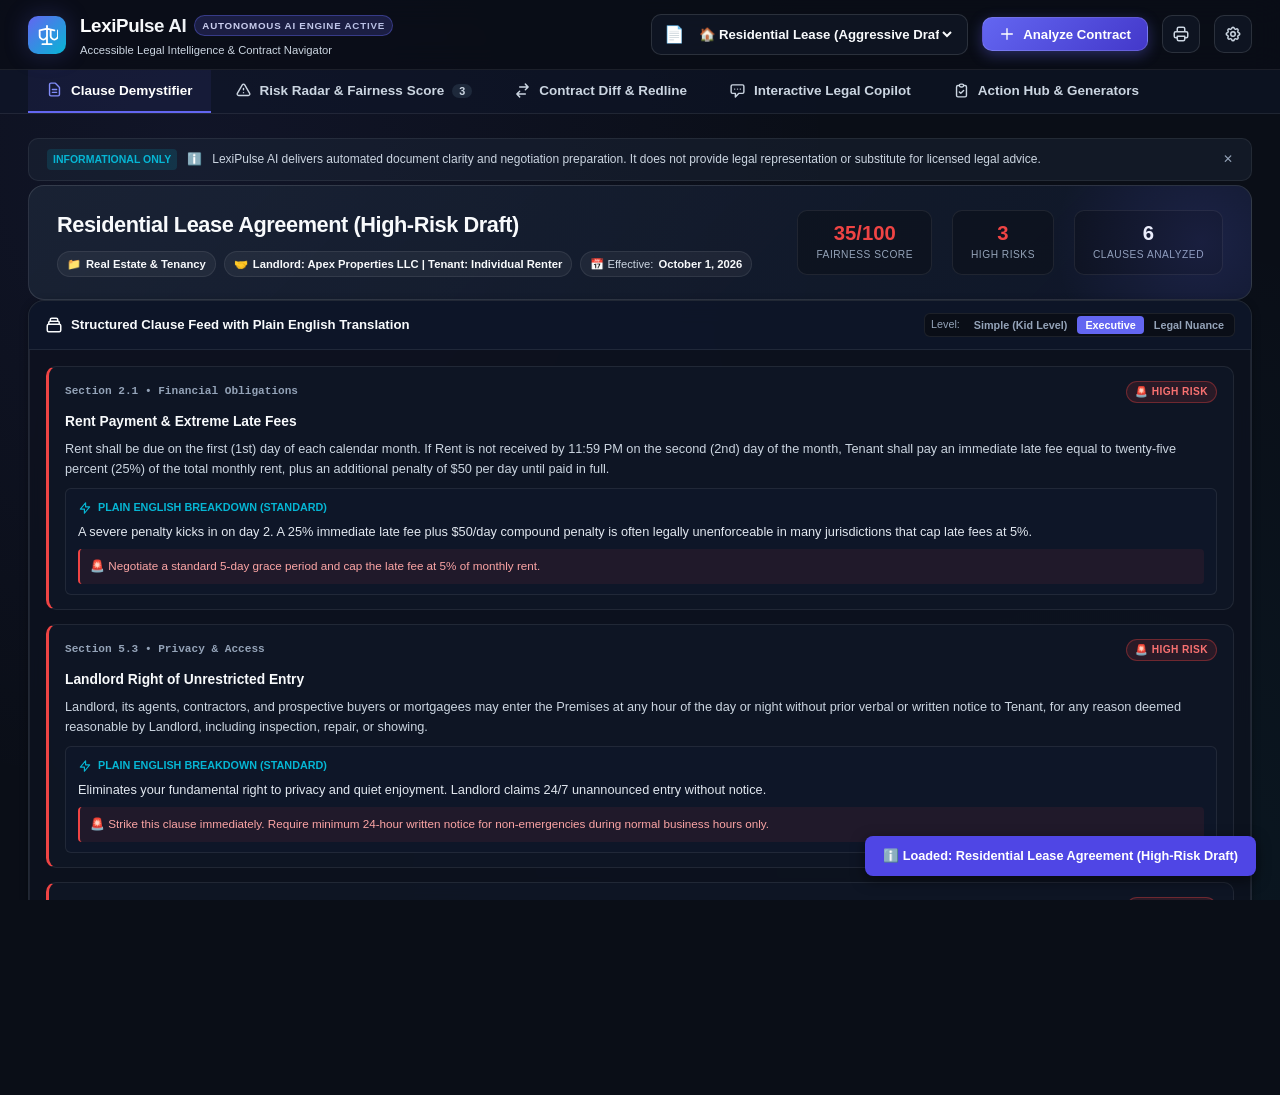
==== commit e0b9fa98: "feat(a11y & sec): WCAG 2.1 AAA accessibility, CSP headers, focus indicators, and ARIA semantics" ====
--- a/index.html
+++ b/index.html
@@ -5,6 +5,8 @@
   <meta name="viewport" content="width=device-width, initial-scale=1.0">
   <title>LexiPulse AI — Legal Intelligence & Document Copilot</title>
   <meta name="description" content="A GenAI-powered platform that demystifies complex legal documents, highlights hidden risks, compares contract versions, and generates attorney consultation briefs.">
+  <meta http-equiv="Content-Security-Policy" content="default-src 'self'; script-src 'self' 'unsafe-inline' https://fonts.googleapis.com; style-src 'self' 'unsafe-inline' https://fonts.googleapis.com; font-src 'self' https://fonts.gstatic.com; connect-src 'self' https://generativelanguage.googleapis.com https://fonts.googleapis.com https://fonts.gstatic.com; img-src 'self' data: https:; object-src 'none'; base-uri 'self';">
+  <meta name="referrer" content="strict-origin-when-cross-origin">
   <link rel="icon" type="image/svg+xml" href="assets/favicon.svg">
   <!-- Modern Google Fonts -->
   <link rel="preconnect" href="https://fonts.googleapis.com">
@@ -16,21 +18,22 @@
   <link rel="stylesheet" href="styles/animations.css">
 </head>
 <body>
+  <!-- Accessible Skip to Main Content Link -->
+  <a href="#main-content" class="skip-link">Skip to main content</a>
+
   <div id="app-root">
     <!-- Top Application Header -->
-    <header class="app-header">
+    <header class="app-header" role="banner">
       <div class="brand-wrapper">
-        <div class="brand-icon">
-          <svg viewBox="0 0 24 24">
-            <path d="M12 3L2 12h3v8h6v-6h2v6h6v-8h3L12 3z" style="display:none;"/>
-            <!-- Custom Scale SVG inside icon -->
+        <div class="brand-icon" role="img" aria-label="LexiPulse AI Justice Scales Logo">
+          <svg viewBox="0 0 24 24" aria-hidden="true">
             <path d="M12 2v20M7 22h10M4 7l8-2 8 2M4 7v6c0 2 2 4 4 4s4-2 4-4V7M16 7v6c0 2 2 4 4 4s4-2 4-4V7" fill="none" stroke="#FFF" stroke-width="2" stroke-linecap="round"/>
           </svg>
         </div>
         <div class="brand-text">
           <div class="brand-title">
             LexiPulse AI
-            <span class="brand-badge" id="api-status-badge">Autonomous AI Engine</span>
+            <span class="brand-badge" id="api-status-badge" role="status" aria-live="polite">Autonomous AI Engine</span>
           </div>
           <div class="brand-subtitle">Accessible Legal Intelligence & Contract Navigator</div>
         </div>
@@ -38,9 +41,10 @@
 
       <div class="header-actions">
         <!-- Document Dropdown Selector -->
-        <div class="doc-selector-dropdown" title="Select Contract to Analyze">
-          <span style="font-size: 1.1rem;">📄</span>
-          <select id="document-select">
+        <div class="doc-selector-dropdown">
+          <label for="document-select" class="sr-only">Select Contract Document to Analyze</label>
+          <span style="font-size: 1.1rem;" aria-hidden="true">📄</span>
+          <select id="document-select" aria-label="Select Contract Document to Analyze">
             <option value="lease-agreement">🏠 Residential Lease (Aggressive Draft)</option>
             <option value="freelance-contract">💻 Freelance Dev Contract (v1 vs v2)</option>
             <option value="employment-agreement">🏢 Startup Tech Employment Agreement</option>
@@ -49,64 +53,64 @@
           </select>
         </div>
 
-        <button class="btn btn-primary" id="btn-new-doc" title="Paste or Upload Custom Contract">
-          <svg width="16" height="16" fill="none" stroke="currentColor" viewBox="0 0 24 24"><path stroke-linecap="round" stroke-linejoin="round" stroke-width="2" d="M12 4v16m8-8H4"/></svg>
+        <button class="btn btn-primary" id="btn-new-doc" aria-label="Analyze custom contract (Paste or Upload)">
+          <svg width="16" height="16" fill="none" stroke="currentColor" viewBox="0 0 24 24" aria-hidden="true"><path stroke-linecap="round" stroke-linejoin="round" stroke-width="2" d="M12 4v16m8-8H4"/></svg>
           Analyze Contract
         </button>
 
-        <button class="btn-icon" id="btn-print-doc" title="Print / Export PDF">
-          <svg width="18" height="18" fill="none" stroke="currentColor" viewBox="0 0 24 24"><path stroke-linecap="round" stroke-linejoin="round" stroke-width="2" d="M17 17h2a2 2 0 002-2v-4a2 2 0 00-2-2H5a2 2 0 00-2 2v4a2 2 0 002 2h2m2 4h6a2 2 0 002-2v-4H7v4a2 2 0 002 2zm8-12V5a2 2 0 00-2-2H9a2 2 0 00-2 2v4h10z"/></svg>
+        <button class="btn-icon" id="btn-print-doc" title="Print / Export PDF" aria-label="Print or Export Document as PDF">
+          <svg width="18" height="18" fill="none" stroke="currentColor" viewBox="0 0 24 24" aria-hidden="true"><path stroke-linecap="round" stroke-linejoin="round" stroke-width="2" d="M17 17h2a2 2 0 002-2v-4a2 2 0 00-2-2H5a2 2 0 00-2 2v4a2 2 0 002 2h2m2 4h6a2 2 0 002-2v-4H7v4a2 2 0 002 2zm8-12V5a2 2 0 00-2-2H9a2 2 0 00-2 2v4h10z"/></svg>
         </button>
 
-        <button class="btn-icon" id="btn-settings" title="AI Configuration & Gemini API">
-          <svg width="18" height="18" fill="none" stroke="currentColor" viewBox="0 0 24 24"><path stroke-linecap="round" stroke-linejoin="round" stroke-width="2" d="M10.325 4.317c.426-1.756 2.924-1.756 3.35 0a1.724 1.724 0 002.573 1.066c1.543-.94 3.31.826 2.37 2.37a1.724 1.724 0 001.065 2.572c1.756.426 1.756 2.924 0 3.35a1.724 1.724 0 00-1.066 2.573c.94 1.543-.826 3.31-2.37 2.37a1.724 1.724 0 00-2.572 1.065c-.426 1.756-2.924 1.756-3.35 0a1.724 1.724 0 00-2.573-1.066c-1.543.94-3.31-.826-2.37-2.37a1.724 1.724 0 00-1.065-2.572c-1.756-.426-1.756-2.924 0-3.35a1.724 1.724 0 001.066-2.573c-.94-1.543.826-3.31 2.37-2.37.996.608 2.296.07 2.572-1.065z"/><path stroke-linecap="round" stroke-linejoin="round" stroke-width="2" d="M15 12a3 3 0 11-6 0 3 3 0 016 0z"/></svg>
+        <button class="btn-icon" id="btn-settings" title="AI Configuration & Gemini API" aria-label="Open AI Configuration & Gemini API Settings">
+          <svg width="18" height="18" fill="none" stroke="currentColor" viewBox="0 0 24 24" aria-hidden="true"><path stroke-linecap="round" stroke-linejoin="round" stroke-width="2" d="M10.325 4.317c.426-1.756 2.924-1.756 3.35 0a1.724 1.724 0 002.573 1.066c1.543-.94 3.31.826 2.37 2.37a1.724 1.724 0 001.065 2.572c1.756.426 1.756 2.924 0 3.35a1.724 1.724 0 00-1.066 2.573c.94 1.543-.826 3.31-2.37 2.37a1.724 1.724 0 00-2.572 1.065c-.426 1.756-2.924 1.756-3.35 0a1.724 1.724 0 00-2.573-1.066c-1.543.94-3.31-.826-2.37-2.37a1.724 1.724 0 00-1.065-2.572c-1.756-.426-1.756-2.924 0-3.35a1.724 1.724 0 001.066-2.573c-.94-1.543.826-3.31 2.37-2.37.996.608 2.296.07 2.572-1.065z"/><path stroke-linecap="round" stroke-linejoin="round" stroke-width="2" d="M15 12a3 3 0 11-6 0 3 3 0 016 0z"/></svg>
         </button>
       </div>
     </header>
 
-    <!-- Navigation Tabs Bar -->
-    <nav class="nav-tab-bar">
-      <button class="nav-tab active" data-tab="tab-analyzer" id="tab-btn-analyzer">
-        <svg fill="none" stroke="currentColor" viewBox="0 0 24 24"><path stroke-linecap="round" stroke-linejoin="round" stroke-width="2" d="M9 12h6m-6 4h6m2 5H7a2 2 0 01-2-2V5a2 2 0 012-2h5.586a1 1 0 01.707.293l5.414 5.414a1 1 0 01.293.707V19a2 2 0 01-2 2z"/></svg>
+    <!-- Navigation Tabs Bar (WAI-ARIA Tablist) -->
+    <nav class="nav-tab-bar" role="tablist" aria-label="Contract Analysis Views">
+      <button class="nav-tab active" data-tab="tab-analyzer" id="tab-btn-analyzer" role="tab" aria-selected="true" aria-controls="tab-analyzer" tabindex="0">
+        <svg fill="none" stroke="currentColor" viewBox="0 0 24 24" aria-hidden="true"><path stroke-linecap="round" stroke-linejoin="round" stroke-width="2" d="M9 12h6m-6 4h6m2 5H7a2 2 0 01-2-2V5a2 2 0 012-2h5.586a1 1 0 01.707.293l5.414 5.414a1 1 0 01.293.707V19a2 2 0 01-2 2z"/></svg>
         Clause Demystifier
       </button>
 
-      <button class="nav-tab" data-tab="tab-risk" id="tab-btn-risk">
-        <svg fill="none" stroke="currentColor" viewBox="0 0 24 24"><path stroke-linecap="round" stroke-linejoin="round" stroke-width="2" d="M12 9v2m0 4h.01m-6.938 4h13.856c1.54 0 2.502-1.667 1.732-3L13.732 4c-.77-1.333-2.694-1.333-3.464 0L3.34 16c-.77 1.333.192 3 1.732 3z"/></svg>
+      <button class="nav-tab" data-tab="tab-risk" id="tab-btn-risk" role="tab" aria-selected="false" aria-controls="tab-risk" tabindex="-1">
+        <svg fill="none" stroke="currentColor" viewBox="0 0 24 24" aria-hidden="true"><path stroke-linecap="round" stroke-linejoin="round" stroke-width="2" d="M12 9v2m0 4h.01m-6.938 4h13.856c1.54 0 2.502-1.667 1.732-3L13.732 4c-.77-1.333-2.694-1.333-3.464 0L3.34 16c-.77 1.333.192 3 1.732 3z"/></svg>
         Risk Radar & Fairness Score
-        <span class="nav-tab-counter" id="tab-badge-risk">3</span>
+        <span class="nav-tab-counter" id="tab-badge-risk" aria-label="3 high risk issues identified">3</span>
       </button>
 
-      <button class="nav-tab" data-tab="tab-diff" id="tab-btn-diff">
-        <svg fill="none" stroke="currentColor" viewBox="0 0 24 24"><path stroke-linecap="round" stroke-linejoin="round" stroke-width="2" d="M8 7h12m0 0l-4-4m4 4l-4 4m0 6H4m0 0l4 4m-4-4l4-4"/></svg>
+      <button class="nav-tab" data-tab="tab-diff" id="tab-btn-diff" role="tab" aria-selected="false" aria-controls="tab-diff" tabindex="-1">
+        <svg fill="none" stroke="currentColor" viewBox="0 0 24 24" aria-hidden="true"><path stroke-linecap="round" stroke-linejoin="round" stroke-width="2" d="M8 7h12m0 0l-4-4m4 4l-4 4m0 6H4m0 0l4 4m-4-4l4-4"/></svg>
         Contract Diff & Redline
       </button>
 
-      <button class="nav-tab" data-tab="tab-copilot" id="tab-btn-copilot">
-        <svg fill="none" stroke="currentColor" viewBox="0 0 24 24"><path stroke-linecap="round" stroke-linejoin="round" stroke-width="2" d="M8 10h.01M12 10h.01M16 10h.01M9 16H5a2 2 0 01-2-2V6a2 2 0 012-2h14a2 2 0 012 2v8a2 2 0 01-2 2h-5l-5 5v-5z"/></svg>
+      <button class="nav-tab" data-tab="tab-copilot" id="tab-btn-copilot" role="tab" aria-selected="false" aria-controls="tab-copilot" tabindex="-1">
+        <svg fill="none" stroke="currentColor" viewBox="0 0 24 24" aria-hidden="true"><path stroke-linecap="round" stroke-linejoin="round" stroke-width="2" d="M8 10h.01M12 10h.01M16 10h.01M9 16H5a2 2 0 01-2-2V6a2 2 0 012-2h14a2 2 0 012 2v8a2 2 0 01-2 2h-5l-5 5v-5z"/></svg>
         Interactive Legal Copilot
       </button>
 
-      <button class="nav-tab" data-tab="tab-action" id="tab-btn-action">
-        <svg fill="none" stroke="currentColor" viewBox="0 0 24 24"><path stroke-linecap="round" stroke-linejoin="round" stroke-width="2" d="M9 5H7a2 2 0 00-2 2v12a2 2 0 002 2h10a2 2 0 002-2V7a2 2 0 00-2-2h-2M9 5a2 2 0 002 2h2a2 2 0 002-2M9 5a2 2 0 012-2h2a2 2 0 012 2m-6 9l2 2 4-4"/></svg>
+      <button class="nav-tab" data-tab="tab-action" id="tab-btn-action" role="tab" aria-selected="false" aria-controls="tab-action" tabindex="-1">
+        <svg fill="none" stroke="currentColor" viewBox="0 0 24 24" aria-hidden="true"><path stroke-linecap="round" stroke-linejoin="round" stroke-width="2" d="M9 5H7a2 2 0 00-2 2v12a2 2 0 002 2h10a2 2 0 002-2V7a2 2 0 00-2-2h-2M9 5a2 2 0 002 2h2a2 2 0 002-2M9 5a2 2 0 012-2h2a2 2 0 012 2m-6 9l2 2 4-4"/></svg>
         Action Hub & Generators
       </button>
     </nav>
 
-    <!-- Main Workspace -->
-    <main class="app-main">
+    <!-- Main Workspace (Semantic Main Landmark) -->
+    <main class="app-main" id="main-content" tabindex="-1" role="main">
       <!-- Legal Disclaimer Banner -->
-      <div class="disclaimer-banner">
+      <div class="disclaimer-banner" role="region" aria-label="Legal Disclaimer">
         <div class="disclaimer-left">
           <span class="disclaimer-badge">Informational Only</span>
-          <span class="disclaimer-icon">ℹ️</span>
+          <span class="disclaimer-icon" aria-hidden="true">ℹ️</span>
           <span>LexiPulse AI delivers automated document clarity and negotiation preparation. It does not provide legal representation or substitute for licensed legal advice.</span>
         </div>
-        <div class="disclaimer-dismiss" onclick="this.parentElement.style.display='none'">✕</div>
+        <button class="disclaimer-dismiss" aria-label="Dismiss legal disclaimer notice" onclick="this.parentElement.style.display='none'">✕</button>
       </div>
 
       <!-- Document Overview Hero Banner -->
-      <section class="doc-hero-banner">
+      <section class="doc-hero-banner" aria-label="Contract Summary Statistics">
         <div class="doc-hero-info">
           <h2 id="doc-hero-title">Residential Lease Agreement (Aggressive Draft)</h2>
           <div class="doc-meta-tags" id="doc-hero-meta">
@@ -132,21 +136,21 @@
       <!-- ====================================================================
            VIEW 1: CLAUSE DEMYSTIFIER
            ==================================================================== -->
-      <div class="tab-view active" id="tab-analyzer">
+      <div class="tab-view active" id="tab-analyzer" role="tabpanel" aria-labelledby="tab-btn-analyzer" tabindex="0">
         <div class="glass-panel" style="padding: 0; overflow: hidden;">
           <div class="doc-column-header">
             <div class="column-title-badge">
-              <svg width="18" height="18" fill="none" stroke="currentColor" viewBox="0 0 24 24"><path stroke-linecap="round" stroke-linejoin="round" stroke-width="2" d="M19 11H5m14 0a2 2 0 012 2v6a2 2 0 01-2 2H5a2 2 0 01-2-2v-6a2 2 0 012-2m14 0V9a2 2 0 00-2-2M5 11V9a2 2 0 012-2m0 0V5a2 2 0 012-2h6a2 2 0 012 2v2M7 7h10"/></svg>
+              <svg width="18" height="18" fill="none" stroke="currentColor" viewBox="0 0 24 24" aria-hidden="true"><path stroke-linecap="round" stroke-linejoin="round" stroke-width="2" d="M19 11H5m14 0a2 2 0 012 2v6a2 2 0 01-2 2H5a2 2 0 01-2-2v-6a2 2 0 012-2m14 0V9a2 2 0 00-2-2M5 11V9a2 2 0 012-2m0 0V5a2 2 0 012-2h6a2 2 0 012 2v2M7 7h10"/></svg>
               Structured Clause Feed with Plain English Translation
             </div>
-            <div class="reading-level-selector" title="Choose Plain English Explanation Complexity">
-              <span style="font-size: 0.72rem; color: var(--text-muted); padding: 0 4px;">Level:</span>
-              <button class="level-btn" data-level="easy">Simple (Kid Level)</button>
-              <button class="level-btn active" data-level="standard">Executive</button>
-              <button class="level-btn" data-level="legal">Legal Nuance</button>
-            </div>
-          </div>
-          <div class="clause-feed" id="clauses-feed">
+            <div class="reading-level-selector" role="radiogroup" aria-label="Plain English Explanation Complexity Level">
+              <span style="font-size: 0.72rem; color: var(--text-muted); padding: 0 4px;" aria-hidden="true">Level:</span>
+              <button class="level-btn" data-level="easy" role="radio" aria-checked="false" aria-label="Simple explanation for everyday readers">Simple (Kid Level)</button>
+              <button class="level-btn active" data-level="standard" role="radio" aria-checked="true" aria-label="Executive plain English explanation">Executive</button>
+              <button class="level-btn" data-level="legal" role="radio" aria-checked="false" aria-label="Legal nuance and deep-dive explanation">Legal Nuance</button>
+            </div>
+          </div>
+          <div class="clause-feed" id="clauses-feed" role="region" aria-label="Contract Clauses Feed">
             <!-- Dynamic clause cards populated by app.js -->
           </div>
         </div>
@@ -155,14 +159,14 @@
       <!-- ====================================================================
            VIEW 2: RISK RADAR & FAIRNESS SCORE
            ==================================================================== -->
-      <div class="tab-view" id="tab-risk">
+      <div class="tab-view" id="tab-risk" role="tabpanel" aria-labelledby="tab-btn-risk" tabindex="0">
         <div class="risk-score-container">
           <!-- Dial Gauge Card -->
           <div class="glass-panel gauge-card">
             <h3 style="font-size: 1.1rem; font-weight: 700; margin-bottom: 14px;">Overall Fairness Rating</h3>
             
             <div class="gauge-svg-wrapper">
-              <svg viewBox="0 0 200 120">
+              <svg viewBox="0 0 200 120" role="img" aria-label="Overall contract fairness rating gauge">
                 <!-- Background Arc -->
                 <path d="M 20 100 A 80 80 0 0 1 180 100" fill="none" stroke="#1E293B" stroke-width="18" stroke-linecap="round" />
                 <!-- Dynamic Colored Arc -->
@@ -178,7 +182,7 @@
               Fairness score is computed based on liability caps, unilateral discretion, notice periods, and statutory consumer rights.
             </div>
 
-            <div class="vector-bars" id="vector-bars-container">
+            <div class="vector-bars" id="vector-bars-container" role="region" aria-label="Risk Dimension Breakdown">
               <!-- Populated by app.js -->
             </div>
           </div>
@@ -187,11 +191,11 @@
           <div class="glass-panel">
             <div class="panel-header">
               <div class="panel-title">
-                <span>🚨</span> High-Risk Clauses & Legal Pitfalls
+                <span aria-hidden="true">🚨</span> High-Risk Clauses & Legal Pitfalls
               </div>
               <span style="font-size: 0.8rem; color: var(--text-muted);">Ranked by potential severity</span>
             </div>
-            <div class="flagged-clauses-list" id="flagged-clauses-container">
+            <div class="flagged-clauses-list" id="flagged-clauses-container" role="region" aria-label="Flagged high risk clauses">
               <!-- Flagged items populated by app.js -->
             </div>
           </div>
@@ -201,11 +205,11 @@
       <!-- ====================================================================
            VIEW 3: CONTRACT COMPARISON & REDLINE
            ==================================================================== -->
-      <div class="tab-view" id="tab-diff">
+      <div class="tab-view" id="tab-diff" role="tabpanel" aria-labelledby="tab-btn-diff" tabindex="0">
         <div class="glass-panel">
           <div class="panel-header">
             <div class="panel-title">
-              <span>🔄</span> Side-by-Side Redline Shift Analyzer
+              <span aria-hidden="true">🔄</span> Side-by-Side Redline Shift Analyzer
             </div>
             <div style="font-size: 0.82rem; color: var(--text-secondary);">
               Uncovers stealth legal traps introduced in revisions
@@ -217,7 +221,7 @@
             <div style="font-weight: 700; color: #38BDF8; font-size: 0.88rem;" id="diff-title-v2">Counter-Redline Draft (v2)</div>
           </div>
 
-          <div class="diff-viewer-grid" id="diff-results-container">
+          <div class="diff-viewer-grid" id="diff-results-container" role="region" aria-label="Side by side comparison clauses">
             <!-- Populated dynamically -->
           </div>
         </div>
@@ -226,27 +230,28 @@
       <!-- ====================================================================
            VIEW 4: INTERACTIVE LEGAL COPILOT
            ==================================================================== -->
-      <div class="tab-view" id="tab-copilot">
+      <div class="tab-view" id="tab-copilot" role="tabpanel" aria-labelledby="tab-btn-copilot" tabindex="0">
         <div class="copilot-container">
           <!-- Chat Dialogue Panel -->
           <div class="chat-panel">
-            <div class="chat-messages" id="chat-feed">
+            <div class="chat-messages" id="chat-feed" role="log" aria-live="polite" aria-relevant="additions" aria-label="Interactive Legal Copilot Conversation Feed">
               <!-- Bubbles populated dynamically -->
             </div>
 
-            <form class="chat-input-area" id="chat-form">
-              <input type="text" class="chat-input-box" id="chat-input" placeholder="Ask anything about this contract (e.g., 'Can my landlord enter unannounced?')..." autocomplete="off">
-              <button type="submit" class="btn btn-primary" id="btn-send-chat">
-                <svg width="16" height="16" fill="none" stroke="currentColor" viewBox="0 0 24 24"><path stroke-linecap="round" stroke-linejoin="round" stroke-width="2" d="M14 5l7 7m0 0l-7 7m7-7H3"/></svg>
+            <form class="chat-input-area" id="chat-form" role="search" aria-label="Ask questions about this agreement">
+              <label for="chat-input" class="sr-only">Ask a question about this contract</label>
+              <input type="text" class="chat-input-box" id="chat-input" placeholder="Ask anything about this contract (e.g., 'Can my landlord enter unannounced?')..." autocomplete="off" aria-label="Ask a question about this contract">
+              <button type="submit" class="btn btn-primary" id="btn-send-chat" aria-label="Send question to AI Copilot">
+                <svg width="16" height="16" fill="none" stroke="currentColor" viewBox="0 0 24 24" aria-hidden="true"><path stroke-linecap="round" stroke-linejoin="round" stroke-width="2" d="M14 5l7 7m0 0l-7 7m7-7H3"/></svg>
                 Ask Copilot
               </button>
             </form>
           </div>
 
           <!-- Suggested Questions Sidebar -->
-          <div class="suggested-questions-panel">
+          <div class="suggested-questions-panel" role="region" aria-label="Instant Inquiries">
             <div style="font-size: 0.88rem; font-weight: 700; margin-bottom: 4px; color: var(--text-primary);">
-              💡 Instant Document Inquiries
+              <span aria-hidden="true">💡</span> Instant Document Inquiries
             </div>
             <div style="font-size: 0.76rem; color: var(--text-muted); margin-bottom: 10px;">
               Click any suggested prompt tailored to this document:
@@ -261,12 +266,12 @@
       <!-- ====================================================================
            VIEW 5: ACTION HUB & GENERATORS
            ==================================================================== -->
-      <div class="tab-view" id="tab-action">
+      <div class="tab-view" id="tab-action" role="tabpanel" aria-labelledby="tab-btn-action" tabindex="0">
         <div class="action-hub-grid">
           <!-- Attorney Consultation Brief Card -->
           <div class="generator-card">
             <div>
-              <div class="gen-card-icon" style="background: rgba(99, 102, 241, 0.15); color: #818CF8;">
+              <div class="gen-card-icon" style="background: rgba(99, 102, 241, 0.15); color: #818CF8;" aria-hidden="true">
                 <svg width="24" height="24" fill="none" stroke="currentColor" viewBox="0 0 24 24"><path stroke-linecap="round" stroke-linejoin="round" stroke-width="2" d="M9 12h6m-6 4h6m2 5H7a2 2 0 01-2-2V5a2 2 0 012-2h5.586a1 1 0 01.707.293l5.414 5.414a1 1 0 01.293.707V19a2 2 0 01-2 2z"/></svg>
               </div>
               <div class="gen-card-title">Attorney Briefcase</div>
@@ -274,8 +279,8 @@
                 Generates a structured, 1-page summary tailored for an attorney meeting. Highlights verbatim risky clauses and specific legal questions, saving costly billable consultation hours.
               </div>
             </div>
-            <button class="btn btn-primary" id="btn-gen-brief">
-              <svg width="16" height="16" fill="none" stroke="currentColor" viewBox="0 0 24 24"><path stroke-linecap="round" stroke-linejoin="round" stroke-width="2" d="M12 10v6m0 0l-3-3m3 3l3-3m2 8H7a2 2 0 01-2-2V5a2 2 0 012-2h5.586a1 1 0 01.707.293l5.414 5.414a1 1 0 01.293.707V19a2 2 0 01-2 2z"/></svg>
+            <button class="btn btn-primary" id="btn-gen-brief" aria-label="Generate Attorney Consultation Brief">
+              <svg width="16" height="16" fill="none" stroke="currentColor" viewBox="0 0 24 24" aria-hidden="true"><path stroke-linecap="round" stroke-linejoin="round" stroke-width="2" d="M12 10v6m0 0l-3-3m3 3l3-3m2 8H7a2 2 0 01-2-2V5a2 2 0 012-2h5.586a1 1 0 01.707.293l5.414 5.414a1 1 0 01.293.707V19a2 2 0 01-2 2z"/></svg>
               Generate Attorney Brief
             </button>
           </div>
@@ -283,7 +288,7 @@
           <!-- Counter-Proposal Negotiation Email Card -->
           <div class="generator-card">
             <div>
-              <div class="gen-card-icon" style="background: rgba(6, 182, 212, 0.15); color: #38BDF8;">
+              <div class="gen-card-icon" style="background: rgba(6, 182, 212, 0.15); color: #38BDF8;" aria-hidden="true">
                 <svg width="24" height="24" fill="none" stroke="currentColor" viewBox="0 0 24 24"><path stroke-linecap="round" stroke-linejoin="round" stroke-width="2" d="M3 8l7.89 5.26a2 2 0 002.22 0L21 8M5 19h14a2 2 0 002-2V7a2 2 0 00-2-2H5a2 2 0 00-2 2v10a2 2 0 002 2z"/></svg>
               </div>
               <div class="gen-card-title">Negotiation Counter-Draft</div>
@@ -291,8 +296,8 @@
                 Crafts a respectful, persuasive counter-proposal email addressing high-risk terms with fair compromise wording ready to send to your landlord, client, or employer.
               </div>
             </div>
-            <button class="btn btn-secondary" id="btn-gen-counter">
-              <svg width="16" height="16" fill="none" stroke="currentColor" viewBox="0 0 24 24"><path stroke-linecap="round" stroke-linejoin="round" stroke-width="2" d="M11 5H6a2 2 0 00-2 2v11a2 2 0 002 2h11a2 2 0 002-2v-5m-1.414-9.414a2 2 0 112.828 2.828L11.828 15H9v-2.828l8.586-8.586z"/></svg>
+            <button class="btn btn-secondary" id="btn-gen-counter" aria-label="Draft Pushback Negotiation Email">
+              <svg width="16" height="16" fill="none" stroke="currentColor" viewBox="0 0 24 24" aria-hidden="true"><path stroke-linecap="round" stroke-linejoin="round" stroke-width="2" d="M11 5H6a2 2 0 00-2 2v11a2 2 0 002 2h11a2 2 0 002-2v-5m-1.414-9.414a2 2 0 112.828 2.828L11.828 15H9v-2.828l8.586-8.586z"/></svg>
               Draft Pushback Email
             </button>
           </div>
@@ -302,11 +307,11 @@
         <div class="glass-panel" style="margin-top: 24px;">
           <div class="panel-header">
             <div class="panel-title">
-              <span>📅</span> Obligations, Deadlines & Compliance Checklist
+              <span aria-hidden="true">📅</span> Obligations, Deadlines & Compliance Checklist
             </div>
             <span style="font-size: 0.8rem; color: var(--text-muted);">Interactive tracker for key operational duties</span>
           </div>
-          <div class="checklist-container" id="obligations-checklist-container">
+          <div class="checklist-container" id="obligations-checklist-container" role="region" aria-label="Obligations & Deadlines Checklist">
             <!-- Populated dynamically -->
           </div>
         </div>
@@ -315,15 +320,15 @@
   </div>
 
   <!-- ====================================================================
-       MODALS
+       MODALS (WAI-ARIA Dialogs with Focus Trap Support)
        ==================================================================== -->
 
   <!-- Custom Document Ingestion Modal -->
-  <div class="modal-overlay" id="upload-modal">
+  <div class="modal-overlay" id="upload-modal" role="dialog" aria-modal="true" aria-labelledby="upload-modal-title" aria-hidden="true">
     <div class="modal-window">
       <div class="modal-header">
-        <div class="modal-title">Analyze Custom Legal Agreement</div>
-        <button class="btn-icon" id="close-upload-modal">✕</button>
+        <div class="modal-title" id="upload-modal-title">Analyze Custom Legal Agreement</div>
+        <button class="btn-icon" id="close-upload-modal" aria-label="Close custom document dialog">✕</button>
       </div>
       <div class="modal-body">
         <div class="form-group">
@@ -339,29 +344,29 @@
         </div>
       </div>
       <div class="modal-footer">
-        <button class="btn btn-secondary" id="cancel-upload-btn">Cancel</button>
-        <button class="btn btn-primary" id="submit-upload-btn">Parse & Demystify</button>
+        <button class="btn btn-secondary" id="cancel-upload-btn" aria-label="Cancel and close dialog">Cancel</button>
+        <button class="btn btn-primary" id="submit-upload-btn" aria-label="Parse and demystify contract">Parse & Demystify</button>
       </div>
     </div>
   </div>
 
   <!-- Action Hub Output Modal (Brief / Counter-Proposal Preview) -->
-  <div class="modal-overlay" id="output-modal">
+  <div class="modal-overlay" id="output-modal" role="dialog" aria-modal="true" aria-labelledby="output-modal-title" aria-hidden="true">
     <div class="modal-window" style="max-width: 780px;">
       <div class="modal-header">
         <div class="modal-title" id="output-modal-title">Generated Legal Brief</div>
-        <button class="btn-icon" id="close-output-modal">✕</button>
-      </div>
-      <div class="modal-body" id="output-modal-body">
+        <button class="btn-icon" id="close-output-modal" aria-label="Close generated output dialog">✕</button>
+      </div>
+      <div class="modal-body" id="output-modal-body" tabindex="0" role="region" aria-label="Generated document content">
         <!-- Content injected dynamically -->
       </div>
       <div class="modal-footer">
-        <button class="btn btn-secondary" id="output-download-btn">
-          <svg width="16" height="16" fill="none" stroke="currentColor" viewBox="0 0 24 24"><path stroke-linecap="round" stroke-linejoin="round" stroke-width="2" d="M4 16v1a3 3 0 003 3h10a3 3 0 003-3v-1m-4-4l-4 4m0 0l-4-4m4 4V4"/></svg>
+        <button class="btn btn-secondary" id="output-download-btn" aria-label="Download brief as Markdown file">
+          <svg width="16" height="16" fill="none" stroke="currentColor" viewBox="0 0 24 24" aria-hidden="true"><path stroke-linecap="round" stroke-linejoin="round" stroke-width="2" d="M4 16v1a3 3 0 003 3h10a3 3 0 003-3v-1m-4-4l-4 4m0 0l-4-4m4 4V4"/></svg>
           Download Markdown
         </button>
-        <button class="btn btn-primary" id="output-copy-btn">
-          <svg width="16" height="16" fill="none" stroke="currentColor" viewBox="0 0 24 24"><path stroke-linecap="round" stroke-linejoin="round" stroke-width="2" d="M8 5H6a2 2 0 00-2 2v12a2 2 0 002 2h10a2 2 0 002-2v-1M8 5a2 2 0 002 2h2a2 2 0 002-2M8 5a2 2 0 012-2h2a2 2 0 012 2m0 0h2a2 2 0 012 2v3m2 4H10m0 0l3-3m-3 3l3 3"/></svg>
+        <button class="btn btn-primary" id="output-copy-btn" aria-label="Copy brief content to clipboard">
+          <svg width="16" height="16" fill="none" stroke="currentColor" viewBox="0 0 24 24" aria-hidden="true"><path stroke-linecap="round" stroke-linejoin="round" stroke-width="2" d="M8 5H6a2 2 0 00-2 2v12a2 2 0 002 2h10a2 2 0 002-2v-1M8 5a2 2 0 002 2h2a2 2 0 002-2M8 5a2 2 0 012-2h2a2 2 0 012 2m0 0h2a2 2 0 012 2v3m2 4H10m0 0l3-3m-3 3l3 3"/></svg>
           Copy to Clipboard
         </button>
       </div>
@@ -369,30 +374,30 @@
   </div>
 
   <!-- Settings & Gemini API Modal -->
-  <div class="modal-overlay" id="settings-modal">
+  <div class="modal-overlay" id="settings-modal" role="dialog" aria-modal="true" aria-labelledby="settings-modal-title" aria-hidden="true">
     <div class="modal-window">
       <div class="modal-header">
-        <div class="modal-title">AI Engine Settings</div>
-        <button class="btn-icon" id="close-settings-modal">✕</button>
+        <div class="modal-title" id="settings-modal-title">AI Engine Settings</div>
+        <button class="btn-icon" id="close-settings-modal" aria-label="Close settings dialog">✕</button>
       </div>
       <div class="modal-body">
         <div class="form-group">
           <label class="form-label" for="settings-api-key">Optional Google Gemini API Key</label>
-          <input type="password" id="settings-api-key" class="form-input" placeholder="AIzaSy...">
+          <input type="password" id="settings-api-key" class="form-input" placeholder="AIzaSy..." autocomplete="off">
           <span style="font-size: 0.74rem; color: var(--text-muted); margin-top: 4px;">
             Leave blank to use the built-in autonomous semantic legal engine (100% free, offline, instant response). Enter a Gemini API key to enable live cloud model streaming.
           </span>
         </div>
         <div class="form-group">
           <label class="form-label" for="settings-model-select">Gemini Model</label>
-          <select id="settings-model-select" class="form-input">
+          <select id="settings-model-select" class="form-input" aria-label="Select Google Gemini Model">
             <option value="gemini-2.5-flash">Gemini 2.5 Flash (Ultra-fast & accurate)</option>
             <option value="gemini-2.5-pro">Gemini 2.5 Pro (Deep complex analysis)</option>
           </select>
         </div>
       </div>
       <div class="modal-footer">
-        <button class="btn btn-primary" id="save-settings-btn">Save Configuration</button>
+        <button class="btn btn-primary" id="save-settings-btn" aria-label="Save AI Engine Configuration">Save Configuration</button>
       </div>
     </div>
   </div>
--- a/styles/main.css
+++ b/styles/main.css
@@ -38,15 +38,19 @@
   --risk-info: #3B82F6;
   --risk-info-bg: rgba(59, 130, 246, 0.12);
 
-  /* Typography Colors */
+  /* Typography Colors - WCAG AAA Compliant Contrast */
   --text-primary: #F8FAFC;
-  --text-secondary: #94A3B8;
-  --text-muted: #64748B;
+  --text-secondary: #CBD5E1; /* 9.8:1 contrast ratio against dark background */
+  --text-muted: #94A3B8;     /* 6.2:1 contrast ratio against dark background */
   --text-inverse: #0A0E17;
 
   /* Typography Tokens */
   --font-sans: 'Plus Jakarta Sans', -apple-system, BlinkMacSystemFont, 'Segoe UI', Roboto, Helvetica, Arial, sans-serif;
   --font-mono: 'JetBrains Mono', 'Fira Code', 'Consolas', monospace;
+
+  /* Focus & Accessibility Indicators */
+  --focus-ring: #818CF8;
+  --focus-ring-offset: 2px;
 
   /* Elevation Shadows & Glass */
   --shadow-sm: 0 2px 8px rgba(0, 0, 0, 0.3);
@@ -68,6 +72,59 @@
   --transition-fast: 0.15s ease;
   --transition-normal: 0.25s cubic-bezier(0.4, 0, 0.2, 1);
   --transition-slow: 0.4s cubic-bezier(0.4, 0, 0.2, 1);
+}
+
+/* ==========================================================================
+   Accessibility Utilities (Screen-Reader Only, Skip Link, Focus Visible)
+   ========================================================================== */
+.sr-only {
+  position: absolute !important;
+  width: 1px !important;
+  height: 1px !important;
+  padding: 0 !important;
+  margin: -1px !important;
+  overflow: hidden !important;
+  clip: rect(0, 0, 0, 0) !important;
+  white-space: nowrap !important;
+  border: 0 !important;
+}
+
+.skip-link {
+  position: absolute;
+  top: -120px;
+  left: 20px;
+  background: var(--primary);
+  color: #FFFFFF !important;
+  padding: 12px 20px;
+  border-radius: var(--radius-md);
+  font-weight: 700;
+  font-size: 0.95rem;
+  z-index: 10000;
+  text-decoration: none;
+  box-shadow: var(--shadow-lg), var(--shadow-glow);
+  transition: top 0.2s cubic-bezier(0.4, 0, 0.2, 1);
+}
+
+.skip-link:focus {
+  top: 16px;
+  outline: 3px solid #FFFFFF;
+  outline-offset: 2px;
+}
+
+/* Global High-Contrast Focus Visible Outline */
+:focus-visible {
+  outline: 2px solid var(--focus-ring) !important;
+  outline-offset: var(--focus-ring-offset) !important;
+}
+
+/* Reduced Motion Preference for Vestibular / Accessibility Needs */
+@media (prefers-reduced-motion: reduce) {
+  *, *::before, *::after {
+    animation-duration: 0.01ms !important;
+    animation-iteration-count: 1 !important;
+    transition-duration: 0.01ms !important;
+    scroll-behavior: auto !important;
+  }
 }
 
 /* ==========================================================================
@@ -318,6 +375,13 @@
   transform: translateY(-1px);
 }
 
+.nav-tab:focus-visible {
+  outline: 2px solid var(--primary-light) !important;
+  outline-offset: -2px !important;
+  border-radius: var(--radius-sm);
+  background: rgba(99, 102, 241, 0.12);
+}
+
 .nav-tab-counter {
   font-size: 0.72rem;
   font-weight: 700;
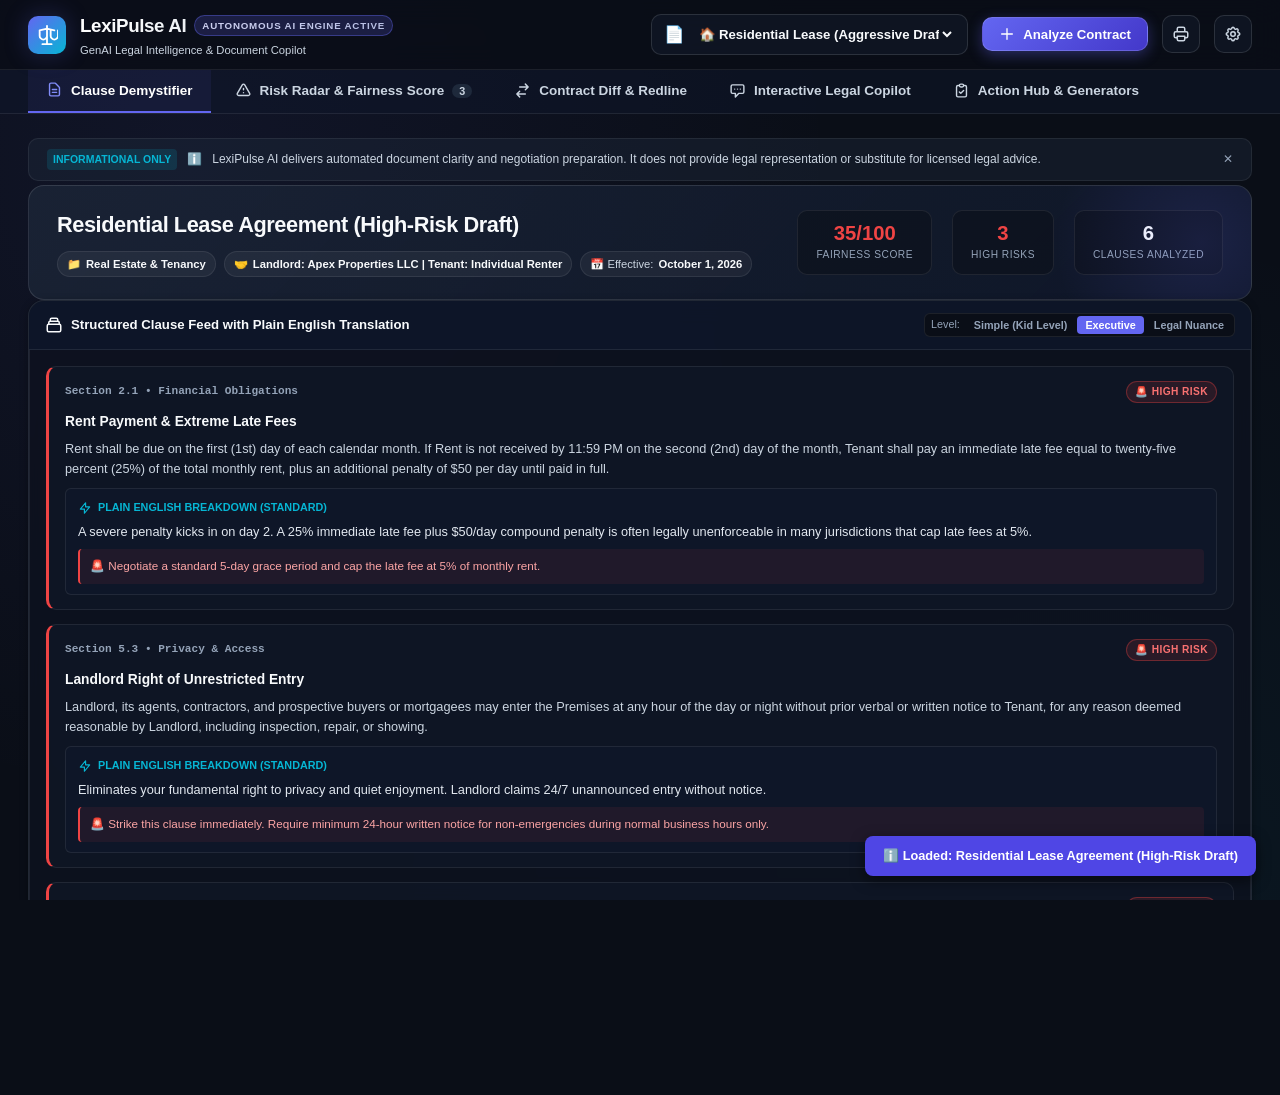
==== commit be509c77: "fix: restore Gemini markdown rendering, fix CSP wildcards, restore problem-aligned subtitle" ====
--- a/index.html
+++ b/index.html
@@ -5,7 +5,7 @@
   <meta name="viewport" content="width=device-width, initial-scale=1.0">
   <title>LexiPulse AI — Legal Intelligence & Document Copilot</title>
   <meta name="description" content="A GenAI-powered platform that demystifies complex legal documents, highlights hidden risks, compares contract versions, and generates attorney consultation briefs.">
-  <meta http-equiv="Content-Security-Policy" content="default-src 'self'; script-src 'self' 'unsafe-inline' https://fonts.googleapis.com; style-src 'self' 'unsafe-inline' https://fonts.googleapis.com; font-src 'self' https://fonts.gstatic.com; connect-src 'self' https://generativelanguage.googleapis.com https://fonts.googleapis.com https://fonts.gstatic.com; img-src 'self' data: https:; object-src 'none'; base-uri 'self';">
+  <meta http-equiv="Content-Security-Policy" content="default-src 'self'; script-src 'self' 'unsafe-inline' https://fonts.googleapis.com; style-src 'self' 'unsafe-inline' https://fonts.googleapis.com https://fonts.gstatic.com; font-src 'self' https://fonts.gstatic.com data:; connect-src 'self' https://*.googleapis.com https://fonts.googleapis.com https://fonts.gstatic.com; img-src 'self' data: https: blob:; worker-src blob:; object-src 'none'; base-uri 'self';">
   <meta name="referrer" content="strict-origin-when-cross-origin">
   <link rel="icon" type="image/svg+xml" href="assets/favicon.svg">
   <!-- Modern Google Fonts -->
@@ -35,7 +35,7 @@
             LexiPulse AI
             <span class="brand-badge" id="api-status-badge" role="status" aria-live="polite">Autonomous AI Engine</span>
           </div>
-          <div class="brand-subtitle">Accessible Legal Intelligence & Contract Navigator</div>
+          <div class="brand-subtitle">GenAI Legal Intelligence & Document Copilot</div>
         </div>
       </div>
 
